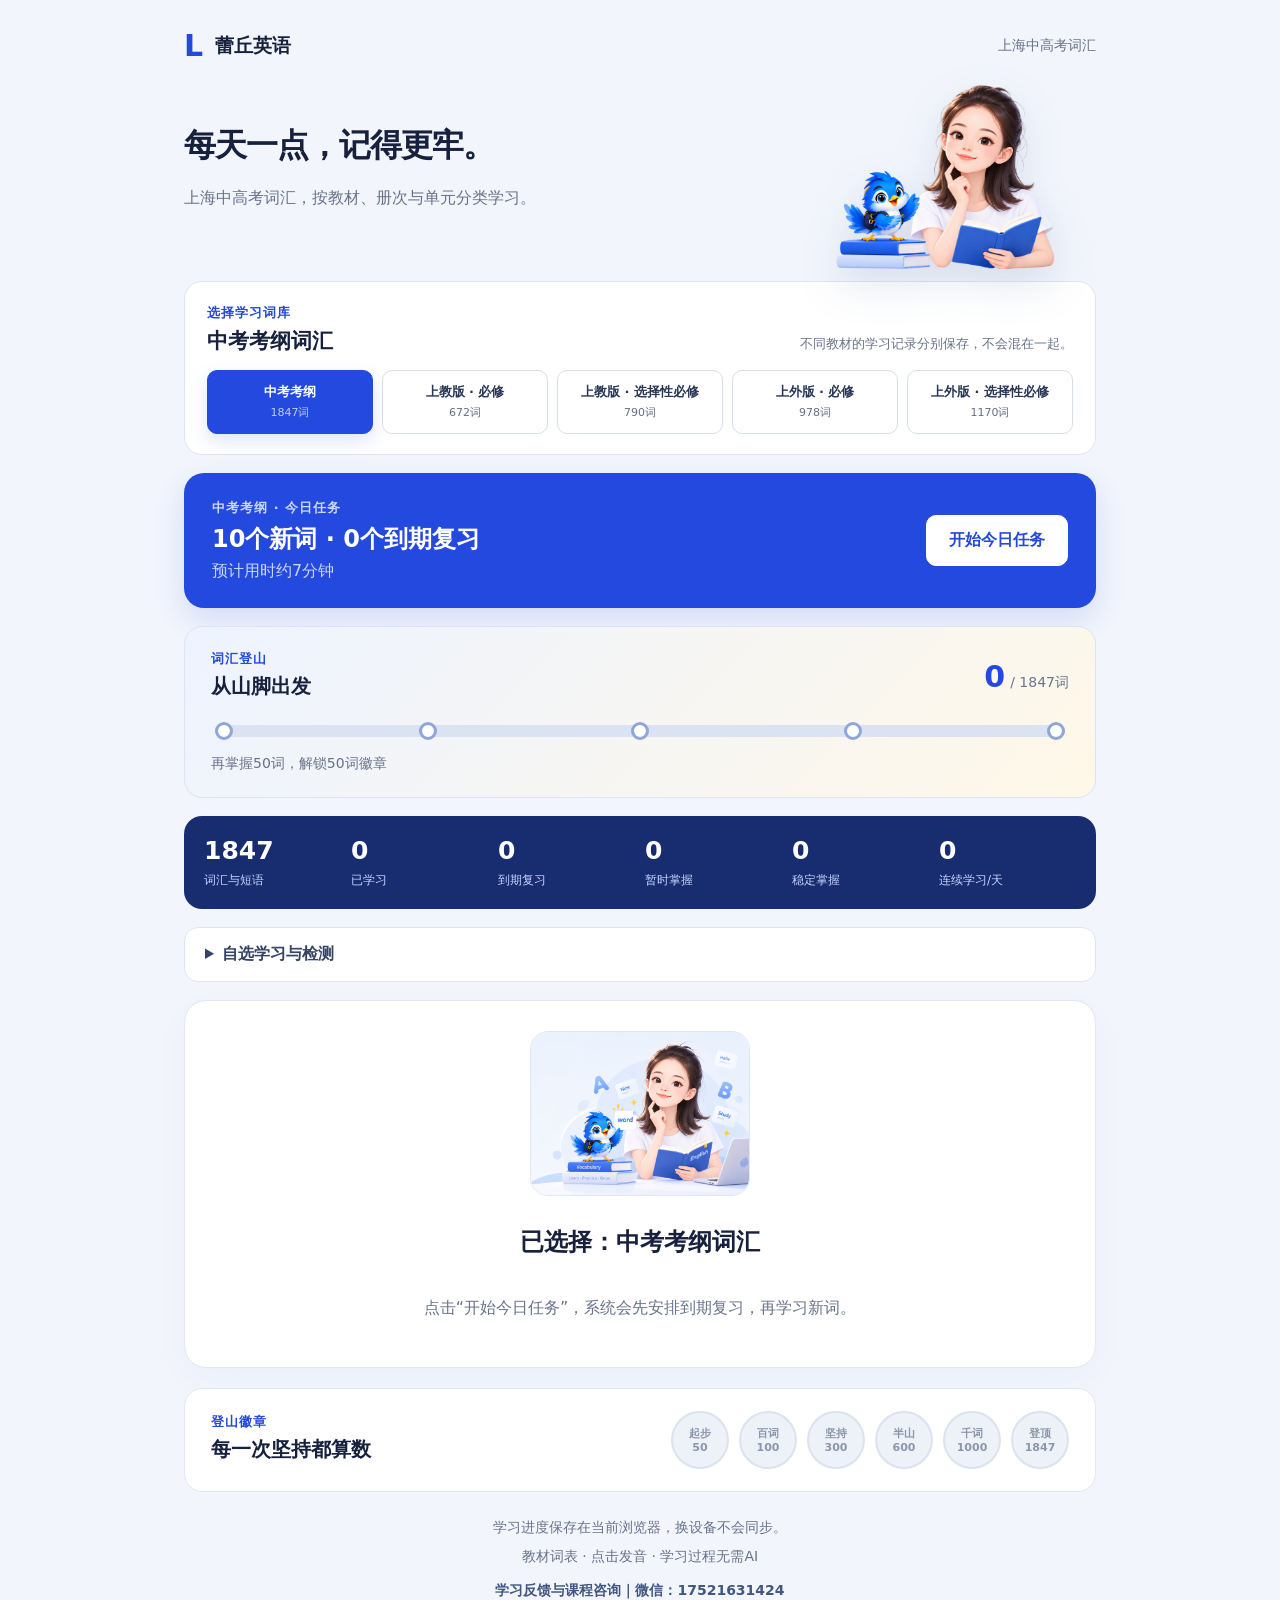
==== index.html @ 59df2b9b "Add files via upload" ====
<!doctype html><html lang="zh-CN"><head><meta charset="UTF-8"><meta name="viewport" content="width=device-width,initial-scale=1"><title>蕾丘英语词汇通关</title><meta name="description" content="上海中考、上教版与上外版高中英语词汇的每日学习、默写和间隔复习。"><link rel="icon" href="data:image/svg+xml,%3Csvg xmlns='http://www.w3.org/2000/svg' viewBox='0 0 32 32'%3E%3Crect width='32' height='32' rx='8' fill='%232449df'/%3E%3Ctext x='9' y='24' font-size='25' fill='white'%3EL%3C/text%3E%3C/svg%3E"><link rel="stylesheet" href="style.css"></head><body><main><header><div class="brand">L<span>蕾丘英语</span></div><span class="year">上海中高考词汇</span></header><div class="intro"><div><h1>每天一点，记得更牢。</h1><p id="currentDescription">上海中高考词汇，按教材、册次与单元分类学习。</p></div><img src="hero-cutout.png" alt="蕾丘英语学习形象：女孩与蓝色小鸟"></div><section class="library-picker" aria-label="选择学习词库"><div class="library-heading"><div><span class="eyebrow">选择学习词库</span><h2 id="libraryTitle">中考考纲词汇</h2></div><p>不同教材的学习记录分别保存，不会混在一起。</p></div><div id="trackTabs" class="track-tabs"><button class="active" data-track="middle">中考考纲<small>1847词</small></button><button data-track="sj-required">上教版 · 必修<small></small></button><button data-track="sj-selective">上教版 · 选择性必修<small></small></button><button data-track="sw-required">上外版 · 必修<small></small></button><button data-track="sw-selective">上外版 · 选择性必修<small></small></button></div></section><section class="today-box"><div><span class="eyebrow" id="currentTrackName">中考考纲 · 今日任务</span><h2><b id="todayNew">10</b>个新词 · <b id="todayDue">0</b>个到期复习</h2><p id="todayEstimate">预计用时约7分钟</p></div><button id="startToday" class="daily-button">开始今日任务</button></section><section class="journey" aria-label="词汇登山进度"><div class="journey-top"><div><span class="eyebrow">词汇登山</span><h2 id="journeyTitle">从山脚出发</h2></div><div class="journey-count"><b id="journeyCount">0</b><span>/ <em id="journeyTotal">1847</em>词</span></div></div><div class="mountain-track"><div id="journeyFill"></div><i style="left:0"></i><i style="left:25%"></i><i style="left:50%"></i><i style="left:75%"></i><i style="left:100%"></i></div><p id="journeyHint">掌握50词，到达第一个营地</p></section><section class="stats" aria-label="学习统计"><div><b id="total">1847</b><span>词汇与短语</span></div><div><b id="learned">0</b><span>已学习</span></div><div><b id="due">0</b><span>到期复习</span></div><div><b id="mastered">0</b><span>暂时掌握</span></div><div><b id="stable">0</b><span>稳定掌握</span></div><div><b id="streak">0</b><span>连续学习/天</span></div></section><details class="selfstudy"><summary>自选学习与检测</summary><div class="selfstudy-inner"><nav aria-label="学习模式"><button data-mode="cards" class="active">词卡背诵</button><button data-mode="spell">中文默写</button><button data-mode="listen">听音拼写</button><button data-mode="review">到期复习</button><button data-mode="wrong">错词加强</button></nav><section class="controls"><label><span id="scopeLabel">年级</span><select id="grade"><option value="">全部年级</option></select></label><label>单元<select id="unit"><option value="">全部单元</option></select></label><label>每组词数<select id="limit"><option>10</option><option>20</option><option>30</option></select></label><button id="start">开始自选学习</button></section></div></details><section class="session"><span>本组足迹</span><div id="sessionTrack" class="session-track"></div></section><section id="study" class="card"></section><section class="rewards"><div><span class="eyebrow">登山徽章</span><h2>每一次坚持都算数</h2></div><div id="badges" class="badges"></div></section><footer><p>学习进度保存在当前浏览器，换设备不会同步。</p><p>教材词表 · 点击发音 · 学习过程无需AI</p><p class="contact">学习反馈与课程咨询｜微信：17521631424</p></footer></main><script src="words.js"></script><script src="highschool-words.js"></script><script src="app.js"></script></body></html>
---- style.css ----
:root{font-family:system-ui,-apple-system,"Microsoft YaHei",sans-serif;color:#17213d;background:#f2f5fc;font-size:16px}*{box-sizing:border-box}body{margin:0}main{max-width:960px;margin:auto;padding:28px 24px}header,.brand{display:flex;align-items:center;justify-content:space-between}.brand{gap:12px;font-weight:800;color:#2449df;font-size:30px}.brand span{font-size:19px;color:#17213d}.year{font-size:14px;color:#66718a}.intro{margin:18px 0 10px;display:flex;align-items:center;justify-content:space-between;min-height:135px;padding-right:20px}.intro img{width:138px;height:138px;object-fit:contain;filter:drop-shadow(0 14px 14px #18367a18)}h1{font-size:32px;margin:0 0 10px;letter-spacing:-1px}p{color:#68728a;line-height:1.7}.eyebrow{font-size:13px;font-weight:750;color:#2449df;letter-spacing:.08em}.today-box{display:flex;align-items:center;justify-content:space-between;gap:24px;background:#2449df;color:white;border-radius:20px;padding:24px 28px;margin-bottom:18px;box-shadow:0 12px 30px #2449df24}.today-box .eyebrow,.today-box p{color:#cbd7ff}.today-box h2{font-size:24px;margin:6px 0 2px}.today-box p{margin:0}.daily-button{background:white;color:#2449df;border-color:white;font-weight:750;padding:14px 22px}.journey{background:linear-gradient(135deg,#edf3ff,#fff8e8);border:1px solid #dae3f7;border-radius:18px;padding:21px 26px;margin-bottom:18px}.journey-top{display:flex;justify-content:space-between;align-items:center}.journey h2,.rewards h2{font-size:20px;margin:5px 0}.journey-count{display:flex;align-items:baseline;gap:5px}.journey-count b{font-size:30px;color:#2449df}.journey-count span{font-size:14px;color:#6a7691}.journey-count em{font-style:normal}.mountain-track{height:12px;background:#dbe3f3;border-radius:10px;position:relative;margin:20px 4px 15px}.mountain-track div{height:100%;width:0;background:linear-gradient(90deg,#2449df,#57a4ff);border-radius:10px;transition:width .5s}.mountain-track i{position:absolute;top:50%;width:18px;height:18px;background:#fff;border:3px solid #8ea6d9;border-radius:50%;transform:translate(-50%,-50%)}.mountain-track i:first-of-type{transform:translate(0,-50%)}.mountain-track i:last-of-type{transform:translate(-100%,-50%)}.journey p{font-size:14px;margin:0}.stats{display:grid;grid-template-columns:repeat(6,1fr);background:#182c70;color:white;border-radius:18px;padding:20px;margin-bottom:18px;gap:10px}.stats div{display:flex;flex-direction:column;gap:7px}.stats b{font-size:25px}.stats span{font-size:12px;color:#c8d5ff}.selfstudy{background:white;border:1px solid #dfe5f0;border-radius:14px;margin-bottom:18px}.selfstudy summary{cursor:pointer;padding:16px 20px;font-weight:700;color:#354364}.selfstudy-inner{border-top:1px solid #e7ebf3;padding:18px 20px 4px}nav{display:flex;gap:8px;flex-wrap:wrap;margin-bottom:18px}button,select,input{font:inherit}button{cursor:pointer;border:1px solid #d7ddeb;border-radius:10px;background:white;padding:12px 18px;color:#283657}button:hover{border-color:#2449df}button:focus-visible,input:focus-visible,select:focus-visible,summary:focus-visible{outline:3px solid #a3b7ff;outline-offset:3px}.active,#start,.primary{background:#2449df;color:white;border-color:#2449df}.controls{display:flex;gap:14px;align-items:end;flex-wrap:wrap;margin-bottom:15px}label{display:flex;flex-direction:column;gap:8px;font-size:14px;color:#52607c}select{border:1px solid #d7ddeb;background:white;border-radius:9px;padding:11px;min-width:120px}.session{display:none;align-items:center;gap:14px;margin:8px 0 12px;color:#64708a;font-size:14px}.session.show{display:flex}.session-track{display:flex;gap:6px;flex:1}.session-track i{height:9px;flex:1;max-width:35px;background:#dfe5f1;border-radius:6px;transition:.2s}.session-track i.good-dot{background:#25a873}.session-track i.bad-dot{background:#f0a23a}.session-track i.view-dot{background:#86a2dc}.card{background:white;min-height:310px;border:1px solid #e2e7f0;border-radius:22px;padding:30px;text-align:center;box-shadow:0 12px 35px #18367a08}.card.celebrate{animation:pop .4s ease}.welcome{display:flex;align-items:center;justify-content:center;min-height:250px;flex-direction:column}.welcome img{width:100px;height:100px;object-fit:contain}.meta{display:flex;justify-content:space-between;font-size:14px;color:#73809a}.word{font-size:clamp(30px,6vw,48px);font-weight:750;margin:38px 0 12px;overflow-wrap:anywhere}.meaning{font-size:22px;line-height:1.6;margin:24px 0}.actions{display:flex;gap:12px;justify-content:center;flex-wrap:wrap;margin-top:24px}.muted{color:#73809a}.answer{margin:22px auto 0;max-width:420px}input{width:100%;padding:15px;border:1px solid #bbc6df;border-radius:10px}.good{color:#08744a}.bad{color:#b93636}.pronunciation{display:flex;align-items:center;justify-content:center;gap:10px;min-height:38px;color:#566582;margin:2px 0 8px}.ipa{font-family:Arial,"Noto Sans",sans-serif;font-size:18px;letter-spacing:.02em}.sound{width:38px;height:38px;padding:0;display:grid;place-items:center;border-radius:50%;border-color:#cbd6ef;background:#f5f8ff;color:#2449df;font-size:18px}.sound.large{width:74px;height:74px;font-size:30px;margin:40px auto 12px}.finish-mark{font-size:54px;margin:20px 0 4px}.result-card{max-width:480px;background:#f5f8ff;border:1px solid #dce5f7;border-radius:15px;padding:16px;margin:18px auto}.result-card b{color:#2449df}.rewards{display:flex;align-items:center;justify-content:space-between;gap:20px;background:white;border:1px solid #e2e7f0;border-radius:18px;padding:22px 26px;margin-top:20px}.badges{display:flex;gap:10px;flex-wrap:wrap;justify-content:flex-end}.badge{width:58px;height:58px;border-radius:50%;display:grid;place-items:center;text-align:center;background:#edf1f8;border:2px solid #dce3f0;color:#8b96aa;font-size:11px;font-weight:750}.badge.earned{background:linear-gradient(145deg,#ffe59a,#ffbd38);border-color:#f1ad22;color:#664200;box-shadow:0 5px 13px #e6a5202b}@keyframes pop{50%{transform:scale(1.025)}}footer{text-align:center;font-size:14px;margin-top:24px}footer p{margin:5px}@media(max-width:620px){main{padding:18px 14px}h1{font-size:25px}.intro{margin-top:8px;min-height:110px;padding-right:0}.intro img{width:100px;height:100px}.today-box{padding:20px;align-items:stretch;flex-direction:column;gap:14px}.today-box h2{font-size:21px}.daily-button{width:100%}.journey{padding:17px}.journey-count b{font-size:24px}.stats{padding:16px 10px;grid-template-columns:repeat(3,1fr);row-gap:16px}.stats b{font-size:22px}.stats span{font-size:11px}.selfstudy-inner{padding:14px}.controls{gap:10px}.controls label{flex:1}select{width:100%;min-width:0}#start{width:100%}nav button{flex:1;padding:11px 8px;font-size:13px}.session.show{align-items:flex-start;flex-direction:column;gap:7px}.session-track{width:100%;overflow:hidden}.card{padding:22px 18px}.year{font-size:12px}.meaning{font-size:20px}.rewards{align-items:flex-start;flex-direction:column}.badges{justify-content:flex-start}.badge{width:50px;height:50px;font-size:10px}}
footer .contact{color:#415780;font-weight:650;margin-top:10px}
.library-picker{background:#fff;border:1px solid #dfe5f0;border-radius:18px;padding:20px 22px;margin:0 0 18px}.library-heading{display:flex;align-items:end;justify-content:space-between;gap:18px;margin-bottom:15px}.library-heading h2{font-size:21px;margin:5px 0 0}.library-heading p{font-size:13px;margin:0;text-align:right}.track-tabs{display:grid;grid-template-columns:repeat(5,1fr);gap:9px}.track-tabs button{padding:12px 8px;min-height:64px;font-size:13px;font-weight:700;line-height:1.35}.track-tabs button small{display:block;margin-top:5px;font-size:11px;font-weight:500;opacity:.72}.track-tabs button.active{background:#2449df;color:#fff;border-color:#2449df;box-shadow:0 7px 18px #2449df25}.meta span:last-child{text-align:right}
@media(max-width:760px){.track-tabs{grid-template-columns:repeat(2,1fr)}.track-tabs button:first-child{grid-column:1/-1}.library-heading{align-items:flex-start;flex-direction:column;gap:5px}.library-heading p{text-align:left;margin:0}.meta{gap:16px}.meta span:last-child{max-width:72%}}
@media(max-width:620px){.library-picker{padding:16px 14px}.track-tabs{gap:7px}.track-tabs button{font-size:12px;padding:10px 6px}.meta{font-size:12px;align-items:flex-start}.meta span:last-child{max-width:76%}}
.intro{min-height:180px}.intro img{width:260px;height:190px;object-fit:contain;object-position:center;filter:drop-shadow(0 16px 20px #18367a20)}.welcome img{width:220px;height:165px;object-fit:cover;object-position:center;border-radius:18px;border:1px solid #e0e7f4;margin-bottom:10px}
@media(max-width:620px){.intro{min-height:120px;gap:12px}.intro img{width:138px;height:108px}.welcome img{width:180px;height:135px}.intro p{font-size:13px;line-height:1.55}}
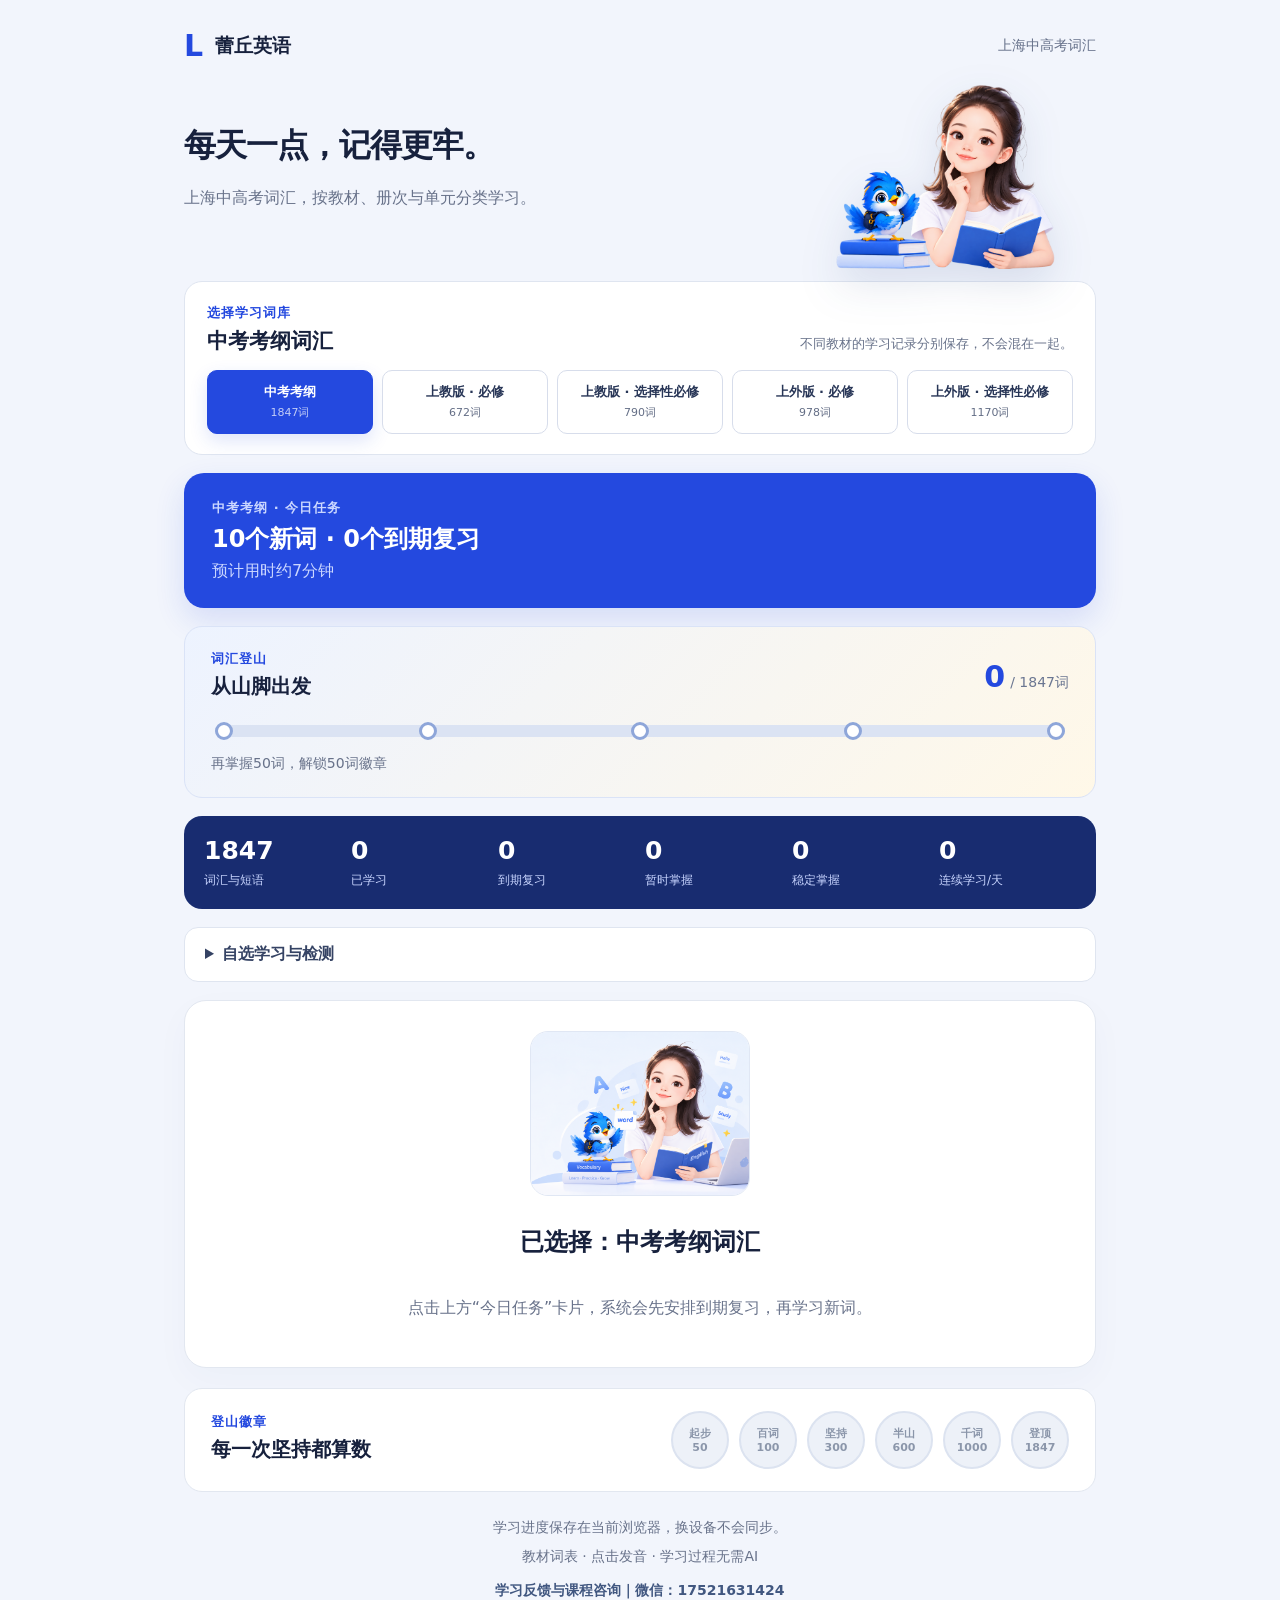
==== commit cbe69116: "Add files via upload" ====
--- a/index.html
+++ b/index.html
@@ -1 +1 @@
-<!doctype html><html lang="zh-CN"><head><meta charset="UTF-8"><meta name="viewport" content="width=device-width,initial-scale=1"><title>蕾丘英语词汇通关</title><meta name="description" content="上海中考、上教版与上外版高中英语词汇的每日学习、默写和间隔复习。"><link rel="icon" href="data:image/svg+xml,%3Csvg xmlns='http://www.w3.org/2000/svg' viewBox='0 0 32 32'%3E%3Crect width='32' height='32' rx='8' fill='%232449df'/%3E%3Ctext x='9' y='24' font-size='25' fill='white'%3EL%3C/text%3E%3C/svg%3E"><link rel="stylesheet" href="style.css"></head><body><main><header><div class="brand">L<span>蕾丘英语</span></div><span class="year">上海中高考词汇</span></header><div class="intro"><div><h1>每天一点，记得更牢。</h1><p id="currentDescription">上海中高考词汇，按教材、册次与单元分类学习。</p></div><img src="hero-cutout.png" alt="蕾丘英语学习形象：女孩与蓝色小鸟"></div><section class="library-picker" aria-label="选择学习词库"><div class="library-heading"><div><span class="eyebrow">选择学习词库</span><h2 id="libraryTitle">中考考纲词汇</h2></div><p>不同教材的学习记录分别保存，不会混在一起。</p></div><div id="trackTabs" class="track-tabs"><button class="active" data-track="middle">中考考纲<small>1847词</small></button><button data-track="sj-required">上教版 · 必修<small></small></button><button data-track="sj-selective">上教版 · 选择性必修<small></small></button><button data-track="sw-required">上外版 · 必修<small></small></button><button data-track="sw-selective">上外版 · 选择性必修<small></small></button></div></section><section class="today-box"><div><span class="eyebrow" id="currentTrackName">中考考纲 · 今日任务</span><h2><b id="todayNew">10</b>个新词 · <b id="todayDue">0</b>个到期复习</h2><p id="todayEstimate">预计用时约7分钟</p></div><button id="startToday" class="daily-button">开始今日任务</button></section><section class="journey" aria-label="词汇登山进度"><div class="journey-top"><div><span class="eyebrow">词汇登山</span><h2 id="journeyTitle">从山脚出发</h2></div><div class="journey-count"><b id="journeyCount">0</b><span>/ <em id="journeyTotal">1847</em>词</span></div></div><div class="mountain-track"><div id="journeyFill"></div><i style="left:0"></i><i style="left:25%"></i><i style="left:50%"></i><i style="left:75%"></i><i style="left:100%"></i></div><p id="journeyHint">掌握50词，到达第一个营地</p></section><section class="stats" aria-label="学习统计"><div><b id="total">1847</b><span>词汇与短语</span></div><div><b id="learned">0</b><span>已学习</span></div><div><b id="due">0</b><span>到期复习</span></div><div><b id="mastered">0</b><span>暂时掌握</span></div><div><b id="stable">0</b><span>稳定掌握</span></div><div><b id="streak">0</b><span>连续学习/天</span></div></section><details class="selfstudy"><summary>自选学习与检测</summary><div class="selfstudy-inner"><nav aria-label="学习模式"><button data-mode="cards" class="active">词卡背诵</button><button data-mode="spell">中文默写</button><button data-mode="listen">听音拼写</button><button data-mode="review">到期复习</button><button data-mode="wrong">错词加强</button></nav><section class="controls"><label><span id="scopeLabel">年级</span><select id="grade"><option value="">全部年级</option></select></label><label>单元<select id="unit"><option value="">全部单元</option></select></label><label>每组词数<select id="limit"><option>10</option><option>20</option><option>30</option></select></label><button id="start">开始自选学习</button></section></div></details><section class="session"><span>本组足迹</span><div id="sessionTrack" class="session-track"></div></section><section id="study" class="card"></section><section class="rewards"><div><span class="eyebrow">登山徽章</span><h2>每一次坚持都算数</h2></div><div id="badges" class="badges"></div></section><footer><p>学习进度保存在当前浏览器，换设备不会同步。</p><p>教材词表 · 点击发音 · 学习过程无需AI</p><p class="contact">学习反馈与课程咨询｜微信：17521631424</p></footer></main><script src="words.js"></script><script src="highschool-words.js"></script><script src="app.js"></script></body></html>
+<!doctype html><html lang="zh-CN"><head><meta charset="UTF-8"><meta name="viewport" content="width=device-width,initial-scale=1"><title>蕾丘英语词汇通关</title><meta name="description" content="上海中考、上教版与上外版高中英语词汇的每日学习、默写和间隔复习。"><link rel="icon" href="data:image/svg+xml,%3Csvg xmlns='http://www.w3.org/2000/svg' viewBox='0 0 32 32'%3E%3Crect width='32' height='32' rx='8' fill='%232449df'/%3E%3Ctext x='9' y='24' font-size='25' fill='white'%3EL%3C/text%3E%3C/svg%3E"><link rel="stylesheet" href="style.css?v=15"></head><body><main><header><div class="brand">L<span>蕾丘英语</span></div><span class="year">上海中高考词汇</span></header><div class="intro"><div><h1>每天一点，记得更牢。</h1><p id="currentDescription">上海中高考词汇，按教材、册次与单元分类学习。</p></div><img src="hero-cutout.png" alt="蕾丘英语学习形象：女孩与蓝色小鸟"></div><section class="library-picker" aria-label="选择学习词库"><div class="library-heading"><div><span class="eyebrow">选择学习词库</span><h2 id="libraryTitle">中考考纲词汇</h2></div><p>不同教材的学习记录分别保存，不会混在一起。</p></div><div id="trackTabs" class="track-tabs"><button class="active" data-track="middle">中考考纲<small>1847词</small></button><button data-track="sj-required">上教版 · 必修<small></small></button><button data-track="sj-selective">上教版 · 选择性必修<small></small></button><button data-track="sw-required">上外版 · 必修<small></small></button><button data-track="sw-selective">上外版 · 选择性必修<small></small></button></div></section><section id="startToday" class="today-box" role="button" tabindex="0" aria-label="开始今日任务"><div><span class="eyebrow" id="currentTrackName">中考考纲 · 今日任务</span><h2><b id="todayNew">10</b>个新词 · <b id="todayDue">0</b>个到期复习</h2><p id="todayEstimate">预计用时约7分钟</p></div></section><section id="resumePanel" class="resume-panel" hidden></section><section class="journey" aria-label="词汇登山进度"><div class="journey-top"><div><span class="eyebrow">词汇登山</span><h2 id="journeyTitle">从山脚出发</h2></div><div class="journey-count"><b id="journeyCount">0</b><span>/ <em id="journeyTotal">1847</em>词</span></div></div><div class="mountain-track"><div id="journeyFill"></div><i style="left:0"></i><i style="left:25%"></i><i style="left:50%"></i><i style="left:75%"></i><i style="left:100%"></i></div><p id="journeyHint">掌握50词，到达第一个营地</p></section><section class="stats" aria-label="学习统计"><div><b id="total">1847</b><span>词汇与短语</span></div><div><b id="learned">0</b><span>已学习</span></div><div><b id="due">0</b><span>到期复习</span></div><div><b id="mastered">0</b><span>暂时掌握</span></div><div><b id="stable">0</b><span>稳定掌握</span></div><div><b id="streak">0</b><span>连续学习/天</span></div></section><details class="selfstudy"><summary>自选学习与检测</summary><div class="selfstudy-inner"><nav aria-label="学习模式"><button data-mode="cards" class="active">词卡背诵</button><button data-mode="spell">中文默写</button><button data-mode="listen">听音拼写</button><button data-mode="review">到期复习</button><button data-mode="wrong">错词加强</button></nav><section class="controls"><label><span id="scopeLabel">年级</span><select id="grade"><option value="">全部年级</option></select></label><label>单元<select id="unit"><option value="">全部单元</option></select></label><label>每组词数<select id="limit"><option>10</option><option>20</option><option>30</option></select></label><button id="start">开始自选学习</button></section><div id="unitProgress" class="unit-progress"></div></div></details><section class="session"><span>本组足迹</span><div id="sessionTrack" class="session-track"></div></section><section id="study" class="card"></section><section class="rewards"><div><span class="eyebrow">登山徽章</span><h2>每一次坚持都算数</h2></div><div id="badges" class="badges"></div></section><footer><p>学习进度保存在当前浏览器，换设备不会同步。</p><p>教材词表 · 点击发音 · 学习过程无需AI</p><p class="contact">学习反馈与课程咨询｜微信：17521631424</p></footer></main><script src="words.js?v=15"></script><script src="highschool-words.js?v=15"></script><script src="app.js?v=15"></script></body></html>
--- a/style.css
+++ b/style.css
@@ -1,7 +1,8 @@
-:root{font-family:system-ui,-apple-system,"Microsoft YaHei",sans-serif;color:#17213d;background:#f2f5fc;font-size:16px}*{box-sizing:border-box}body{margin:0}main{max-width:960px;margin:auto;padding:28px 24px}header,.brand{display:flex;align-items:center;justify-content:space-between}.brand{gap:12px;font-weight:800;color:#2449df;font-size:30px}.brand span{font-size:19px;color:#17213d}.year{font-size:14px;color:#66718a}.intro{margin:18px 0 10px;display:flex;align-items:center;justify-content:space-between;min-height:135px;padding-right:20px}.intro img{width:138px;height:138px;object-fit:contain;filter:drop-shadow(0 14px 14px #18367a18)}h1{font-size:32px;margin:0 0 10px;letter-spacing:-1px}p{color:#68728a;line-height:1.7}.eyebrow{font-size:13px;font-weight:750;color:#2449df;letter-spacing:.08em}.today-box{display:flex;align-items:center;justify-content:space-between;gap:24px;background:#2449df;color:white;border-radius:20px;padding:24px 28px;margin-bottom:18px;box-shadow:0 12px 30px #2449df24}.today-box .eyebrow,.today-box p{color:#cbd7ff}.today-box h2{font-size:24px;margin:6px 0 2px}.today-box p{margin:0}.daily-button{background:white;color:#2449df;border-color:white;font-weight:750;padding:14px 22px}.journey{background:linear-gradient(135deg,#edf3ff,#fff8e8);border:1px solid #dae3f7;border-radius:18px;padding:21px 26px;margin-bottom:18px}.journey-top{display:flex;justify-content:space-between;align-items:center}.journey h2,.rewards h2{font-size:20px;margin:5px 0}.journey-count{display:flex;align-items:baseline;gap:5px}.journey-count b{font-size:30px;color:#2449df}.journey-count span{font-size:14px;color:#6a7691}.journey-count em{font-style:normal}.mountain-track{height:12px;background:#dbe3f3;border-radius:10px;position:relative;margin:20px 4px 15px}.mountain-track div{height:100%;width:0;background:linear-gradient(90deg,#2449df,#57a4ff);border-radius:10px;transition:width .5s}.mountain-track i{position:absolute;top:50%;width:18px;height:18px;background:#fff;border:3px solid #8ea6d9;border-radius:50%;transform:translate(-50%,-50%)}.mountain-track i:first-of-type{transform:translate(0,-50%)}.mountain-track i:last-of-type{transform:translate(-100%,-50%)}.journey p{font-size:14px;margin:0}.stats{display:grid;grid-template-columns:repeat(6,1fr);background:#182c70;color:white;border-radius:18px;padding:20px;margin-bottom:18px;gap:10px}.stats div{display:flex;flex-direction:column;gap:7px}.stats b{font-size:25px}.stats span{font-size:12px;color:#c8d5ff}.selfstudy{background:white;border:1px solid #dfe5f0;border-radius:14px;margin-bottom:18px}.selfstudy summary{cursor:pointer;padding:16px 20px;font-weight:700;color:#354364}.selfstudy-inner{border-top:1px solid #e7ebf3;padding:18px 20px 4px}nav{display:flex;gap:8px;flex-wrap:wrap;margin-bottom:18px}button,select,input{font:inherit}button{cursor:pointer;border:1px solid #d7ddeb;border-radius:10px;background:white;padding:12px 18px;color:#283657}button:hover{border-color:#2449df}button:focus-visible,input:focus-visible,select:focus-visible,summary:focus-visible{outline:3px solid #a3b7ff;outline-offset:3px}.active,#start,.primary{background:#2449df;color:white;border-color:#2449df}.controls{display:flex;gap:14px;align-items:end;flex-wrap:wrap;margin-bottom:15px}label{display:flex;flex-direction:column;gap:8px;font-size:14px;color:#52607c}select{border:1px solid #d7ddeb;background:white;border-radius:9px;padding:11px;min-width:120px}.session{display:none;align-items:center;gap:14px;margin:8px 0 12px;color:#64708a;font-size:14px}.session.show{display:flex}.session-track{display:flex;gap:6px;flex:1}.session-track i{height:9px;flex:1;max-width:35px;background:#dfe5f1;border-radius:6px;transition:.2s}.session-track i.good-dot{background:#25a873}.session-track i.bad-dot{background:#f0a23a}.session-track i.view-dot{background:#86a2dc}.card{background:white;min-height:310px;border:1px solid #e2e7f0;border-radius:22px;padding:30px;text-align:center;box-shadow:0 12px 35px #18367a08}.card.celebrate{animation:pop .4s ease}.welcome{display:flex;align-items:center;justify-content:center;min-height:250px;flex-direction:column}.welcome img{width:100px;height:100px;object-fit:contain}.meta{display:flex;justify-content:space-between;font-size:14px;color:#73809a}.word{font-size:clamp(30px,6vw,48px);font-weight:750;margin:38px 0 12px;overflow-wrap:anywhere}.meaning{font-size:22px;line-height:1.6;margin:24px 0}.actions{display:flex;gap:12px;justify-content:center;flex-wrap:wrap;margin-top:24px}.muted{color:#73809a}.answer{margin:22px auto 0;max-width:420px}input{width:100%;padding:15px;border:1px solid #bbc6df;border-radius:10px}.good{color:#08744a}.bad{color:#b93636}.pronunciation{display:flex;align-items:center;justify-content:center;gap:10px;min-height:38px;color:#566582;margin:2px 0 8px}.ipa{font-family:Arial,"Noto Sans",sans-serif;font-size:18px;letter-spacing:.02em}.sound{width:38px;height:38px;padding:0;display:grid;place-items:center;border-radius:50%;border-color:#cbd6ef;background:#f5f8ff;color:#2449df;font-size:18px}.sound.large{width:74px;height:74px;font-size:30px;margin:40px auto 12px}.finish-mark{font-size:54px;margin:20px 0 4px}.result-card{max-width:480px;background:#f5f8ff;border:1px solid #dce5f7;border-radius:15px;padding:16px;margin:18px auto}.result-card b{color:#2449df}.rewards{display:flex;align-items:center;justify-content:space-between;gap:20px;background:white;border:1px solid #e2e7f0;border-radius:18px;padding:22px 26px;margin-top:20px}.badges{display:flex;gap:10px;flex-wrap:wrap;justify-content:flex-end}.badge{width:58px;height:58px;border-radius:50%;display:grid;place-items:center;text-align:center;background:#edf1f8;border:2px solid #dce3f0;color:#8b96aa;font-size:11px;font-weight:750}.badge.earned{background:linear-gradient(145deg,#ffe59a,#ffbd38);border-color:#f1ad22;color:#664200;box-shadow:0 5px 13px #e6a5202b}@keyframes pop{50%{transform:scale(1.025)}}footer{text-align:center;font-size:14px;margin-top:24px}footer p{margin:5px}@media(max-width:620px){main{padding:18px 14px}h1{font-size:25px}.intro{margin-top:8px;min-height:110px;padding-right:0}.intro img{width:100px;height:100px}.today-box{padding:20px;align-items:stretch;flex-direction:column;gap:14px}.today-box h2{font-size:21px}.daily-button{width:100%}.journey{padding:17px}.journey-count b{font-size:24px}.stats{padding:16px 10px;grid-template-columns:repeat(3,1fr);row-gap:16px}.stats b{font-size:22px}.stats span{font-size:11px}.selfstudy-inner{padding:14px}.controls{gap:10px}.controls label{flex:1}select{width:100%;min-width:0}#start{width:100%}nav button{flex:1;padding:11px 8px;font-size:13px}.session.show{align-items:flex-start;flex-direction:column;gap:7px}.session-track{width:100%;overflow:hidden}.card{padding:22px 18px}.year{font-size:12px}.meaning{font-size:20px}.rewards{align-items:flex-start;flex-direction:column}.badges{justify-content:flex-start}.badge{width:50px;height:50px;font-size:10px}}
+:root{font-family:system-ui,-apple-system,"Microsoft YaHei",sans-serif;color:#17213d;background:#f2f5fc;font-size:16px}*{box-sizing:border-box}body{margin:0}main{max-width:960px;margin:auto;padding:28px 24px}header,.brand{display:flex;align-items:center;justify-content:space-between}.brand{gap:12px;font-weight:800;color:#2449df;font-size:30px}.brand span{font-size:19px;color:#17213d}.year{font-size:14px;color:#66718a}.intro{margin:18px 0 10px;display:flex;align-items:center;justify-content:space-between;min-height:135px;padding-right:20px}.intro img{width:138px;height:138px;object-fit:contain;filter:drop-shadow(0 14px 14px #18367a18)}h1{font-size:32px;margin:0 0 10px;letter-spacing:-1px}p{color:#68728a;line-height:1.7}.eyebrow{font-size:13px;font-weight:750;color:#2449df;letter-spacing:.08em}.today-box{cursor:pointer;display:flex;align-items:center;justify-content:space-between;gap:24px;background:#2449df;color:white;border-radius:20px;padding:24px 28px;margin-bottom:18px;box-shadow:0 12px 30px #2449df24}.today-box:hover{transform:translateY(-1px);box-shadow:0 16px 34px #2449df2d}.today-box:active{transform:translateY(0)}.today-box .eyebrow,.today-box p{color:#cbd7ff}.today-box h2{font-size:24px;margin:6px 0 2px}.today-box p{margin:0}.daily-button{background:white;color:#2449df;border-color:white;font-weight:750;padding:14px 22px}.journey{background:linear-gradient(135deg,#edf3ff,#fff8e8);border:1px solid #dae3f7;border-radius:18px;padding:21px 26px;margin-bottom:18px}.journey-top{display:flex;justify-content:space-between;align-items:center}.journey h2,.rewards h2{font-size:20px;margin:5px 0}.journey-count{display:flex;align-items:baseline;gap:5px}.journey-count b{font-size:30px;color:#2449df}.journey-count span{font-size:14px;color:#6a7691}.journey-count em{font-style:normal}.mountain-track{height:12px;background:#dbe3f3;border-radius:10px;position:relative;margin:20px 4px 15px}.mountain-track div{height:100%;width:0;background:linear-gradient(90deg,#2449df,#57a4ff);border-radius:10px;transition:width .5s}.mountain-track i{position:absolute;top:50%;width:18px;height:18px;background:#fff;border:3px solid #8ea6d9;border-radius:50%;transform:translate(-50%,-50%)}.mountain-track i:first-of-type{transform:translate(0,-50%)}.mountain-track i:last-of-type{transform:translate(-100%,-50%)}.journey p{font-size:14px;margin:0}.stats{display:grid;grid-template-columns:repeat(6,1fr);background:#182c70;color:white;border-radius:18px;padding:20px;margin-bottom:18px;gap:10px}.stats div{display:flex;flex-direction:column;gap:7px}.stats b{font-size:25px}.stats span{font-size:12px;color:#c8d5ff}.selfstudy{background:white;border:1px solid #dfe5f0;border-radius:14px;margin-bottom:18px}.selfstudy summary{cursor:pointer;padding:16px 20px;font-weight:700;color:#354364}.selfstudy-inner{border-top:1px solid #e7ebf3;padding:18px 20px 4px}nav{display:flex;gap:8px;flex-wrap:wrap;margin-bottom:18px}button,select,input{font:inherit}button{cursor:pointer;border:1px solid #d7ddeb;border-radius:10px;background:white;padding:12px 18px;color:#283657}button:hover{border-color:#2449df}button:focus-visible,input:focus-visible,select:focus-visible,summary:focus-visible,.today-box:focus-visible{outline:3px solid #a3b7ff;outline-offset:3px}.active,#start,.primary{background:#2449df;color:white;border-color:#2449df}.controls{display:flex;gap:14px;align-items:end;flex-wrap:wrap;margin-bottom:15px}label{display:flex;flex-direction:column;gap:8px;font-size:14px;color:#52607c}select{border:1px solid #d7ddeb;background:white;border-radius:9px;padding:11px;min-width:120px}.session{display:none;align-items:center;gap:14px;margin:8px 0 12px;color:#64708a;font-size:14px}.session.show{display:flex}.session-track{display:flex;gap:6px;flex:1}.session-track i{height:9px;flex:1;max-width:35px;background:#dfe5f1;border-radius:6px;transition:.2s}.session-track i.good-dot{background:#25a873}.session-track i.bad-dot{background:#f0a23a}.session-track i.view-dot{background:#86a2dc}.card{background:white;min-height:310px;border:1px solid #e2e7f0;border-radius:22px;padding:30px;text-align:center;box-shadow:0 12px 35px #18367a08}.card.celebrate{animation:pop .4s ease}.welcome{display:flex;align-items:center;justify-content:center;min-height:250px;flex-direction:column}.welcome img{width:100px;height:100px;object-fit:contain}.meta{display:flex;justify-content:space-between;font-size:14px;color:#73809a}.word{font-size:clamp(30px,6vw,48px);font-weight:750;margin:38px 0 12px;overflow-wrap:anywhere}.meaning{font-size:22px;line-height:1.6;margin:24px 0}.actions{display:flex;gap:12px;justify-content:center;flex-wrap:wrap;margin-top:24px}.muted{color:#73809a}.answer{margin:22px auto 0;max-width:420px}input{width:100%;padding:15px;border:1px solid #bbc6df;border-radius:10px}.good{color:#08744a}.bad{color:#b93636}.pronunciation{display:flex;align-items:center;justify-content:center;gap:10px;min-height:38px;color:#566582;margin:2px 0 8px}.ipa{font-family:Arial,"Noto Sans",sans-serif;font-size:18px;letter-spacing:.02em}.sound{width:38px;height:38px;padding:0;display:grid;place-items:center;border-radius:50%;border-color:#cbd6ef;background:#f5f8ff;color:#2449df;font-size:18px}.sound.large{width:74px;height:74px;font-size:30px;margin:40px auto 12px}.finish-mark{font-size:54px;margin:20px 0 4px}.result-card{max-width:480px;background:#f5f8ff;border:1px solid #dce5f7;border-radius:15px;padding:16px;margin:18px auto}.result-card b{color:#2449df}.rewards{display:flex;align-items:center;justify-content:space-between;gap:20px;background:white;border:1px solid #e2e7f0;border-radius:18px;padding:22px 26px;margin-top:20px}.badges{display:flex;gap:10px;flex-wrap:wrap;justify-content:flex-end}.badge{width:58px;height:58px;border-radius:50%;display:grid;place-items:center;text-align:center;background:#edf1f8;border:2px solid #dce3f0;color:#8b96aa;font-size:11px;font-weight:750}.badge.earned{background:linear-gradient(145deg,#ffe59a,#ffbd38);border-color:#f1ad22;color:#664200;box-shadow:0 5px 13px #e6a5202b}@keyframes pop{50%{transform:scale(1.025)}}footer{text-align:center;font-size:14px;margin-top:24px}footer p{margin:5px}@media(max-width:620px){main{padding:18px 14px}h1{font-size:25px}.intro{margin-top:8px;min-height:110px;padding-right:0}.intro img{width:100px;height:100px}.today-box{padding:20px;align-items:stretch;flex-direction:column;gap:14px}.today-box h2{font-size:21px}.daily-button{width:100%}.journey{padding:17px}.journey-count b{font-size:24px}.stats{padding:16px 10px;grid-template-columns:repeat(3,1fr);row-gap:16px}.stats b{font-size:22px}.stats span{font-size:11px}.selfstudy-inner{padding:14px}.controls{gap:10px}.controls label{flex:1}select{width:100%;min-width:0}#start{width:100%}nav button{flex:1;padding:11px 8px;font-size:13px}.session.show{align-items:flex-start;flex-direction:column;gap:7px}.session-track{width:100%;overflow:hidden}.card{padding:22px 18px}.year{font-size:12px}.meaning{font-size:20px}.rewards{align-items:flex-start;flex-direction:column}.badges{justify-content:flex-start}.badge{width:50px;height:50px;font-size:10px}}
 footer .contact{color:#415780;font-weight:650;margin-top:10px}
+.resume-panel{background:#fff;border:1px solid #dfe5f0;border-radius:18px;padding:18px 20px;margin:0 0 18px;display:flex;align-items:center;justify-content:space-between;gap:14px}.resume-panel[hidden]{display:none}.resume-panel h2{font-size:18px;margin:2px 0 4px}.resume-panel p{font-size:13px;margin:0}.resume-panel button{white-space:nowrap}.unit-progress{display:none;background:#f6f8fc;border:1px solid #e1e7f3;border-radius:12px;padding:13px 14px;margin-bottom:14px}.unit-progress.show{display:block}.unit-progress-top{display:flex;align-items:center;justify-content:space-between;gap:10px;font-size:13px;color:#52607c}.unit-progress-bar{height:9px;background:#dde6f6;border-radius:999px;margin-top:10px;overflow:hidden}.unit-progress-bar span{display:block;height:100%;width:0;background:linear-gradient(90deg,#2449df,#57a4ff);border-radius:999px}
 .library-picker{background:#fff;border:1px solid #dfe5f0;border-radius:18px;padding:20px 22px;margin:0 0 18px}.library-heading{display:flex;align-items:end;justify-content:space-between;gap:18px;margin-bottom:15px}.library-heading h2{font-size:21px;margin:5px 0 0}.library-heading p{font-size:13px;margin:0;text-align:right}.track-tabs{display:grid;grid-template-columns:repeat(5,1fr);gap:9px}.track-tabs button{padding:12px 8px;min-height:64px;font-size:13px;font-weight:700;line-height:1.35}.track-tabs button small{display:block;margin-top:5px;font-size:11px;font-weight:500;opacity:.72}.track-tabs button.active{background:#2449df;color:#fff;border-color:#2449df;box-shadow:0 7px 18px #2449df25}.meta span:last-child{text-align:right}
 @media(max-width:760px){.track-tabs{grid-template-columns:repeat(2,1fr)}.track-tabs button:first-child{grid-column:1/-1}.library-heading{align-items:flex-start;flex-direction:column;gap:5px}.library-heading p{text-align:left;margin:0}.meta{gap:16px}.meta span:last-child{max-width:72%}}
-@media(max-width:620px){.library-picker{padding:16px 14px}.track-tabs{gap:7px}.track-tabs button{font-size:12px;padding:10px 6px}.meta{font-size:12px;align-items:flex-start}.meta span:last-child{max-width:76%}}
+@media(max-width:620px){.library-picker{padding:16px 14px}.track-tabs{gap:7px}.track-tabs button{font-size:12px;padding:10px 6px}.meta{font-size:12px;align-items:flex-start}.meta span:last-child{max-width:76%}.resume-panel{align-items:flex-start;flex-direction:column}.resume-panel button{width:100%}.unit-progress-top{align-items:flex-start;flex-direction:column;gap:4px}}
 .intro{min-height:180px}.intro img{width:260px;height:190px;object-fit:contain;object-position:center;filter:drop-shadow(0 16px 20px #18367a20)}.welcome img{width:220px;height:165px;object-fit:cover;object-position:center;border-radius:18px;border:1px solid #e0e7f4;margin-bottom:10px}
 @media(max-width:620px){.intro{min-height:120px;gap:12px}.intro img{width:138px;height:108px}.welcome img{width:180px;height:135px}.intro p{font-size:13px;line-height:1.55}}
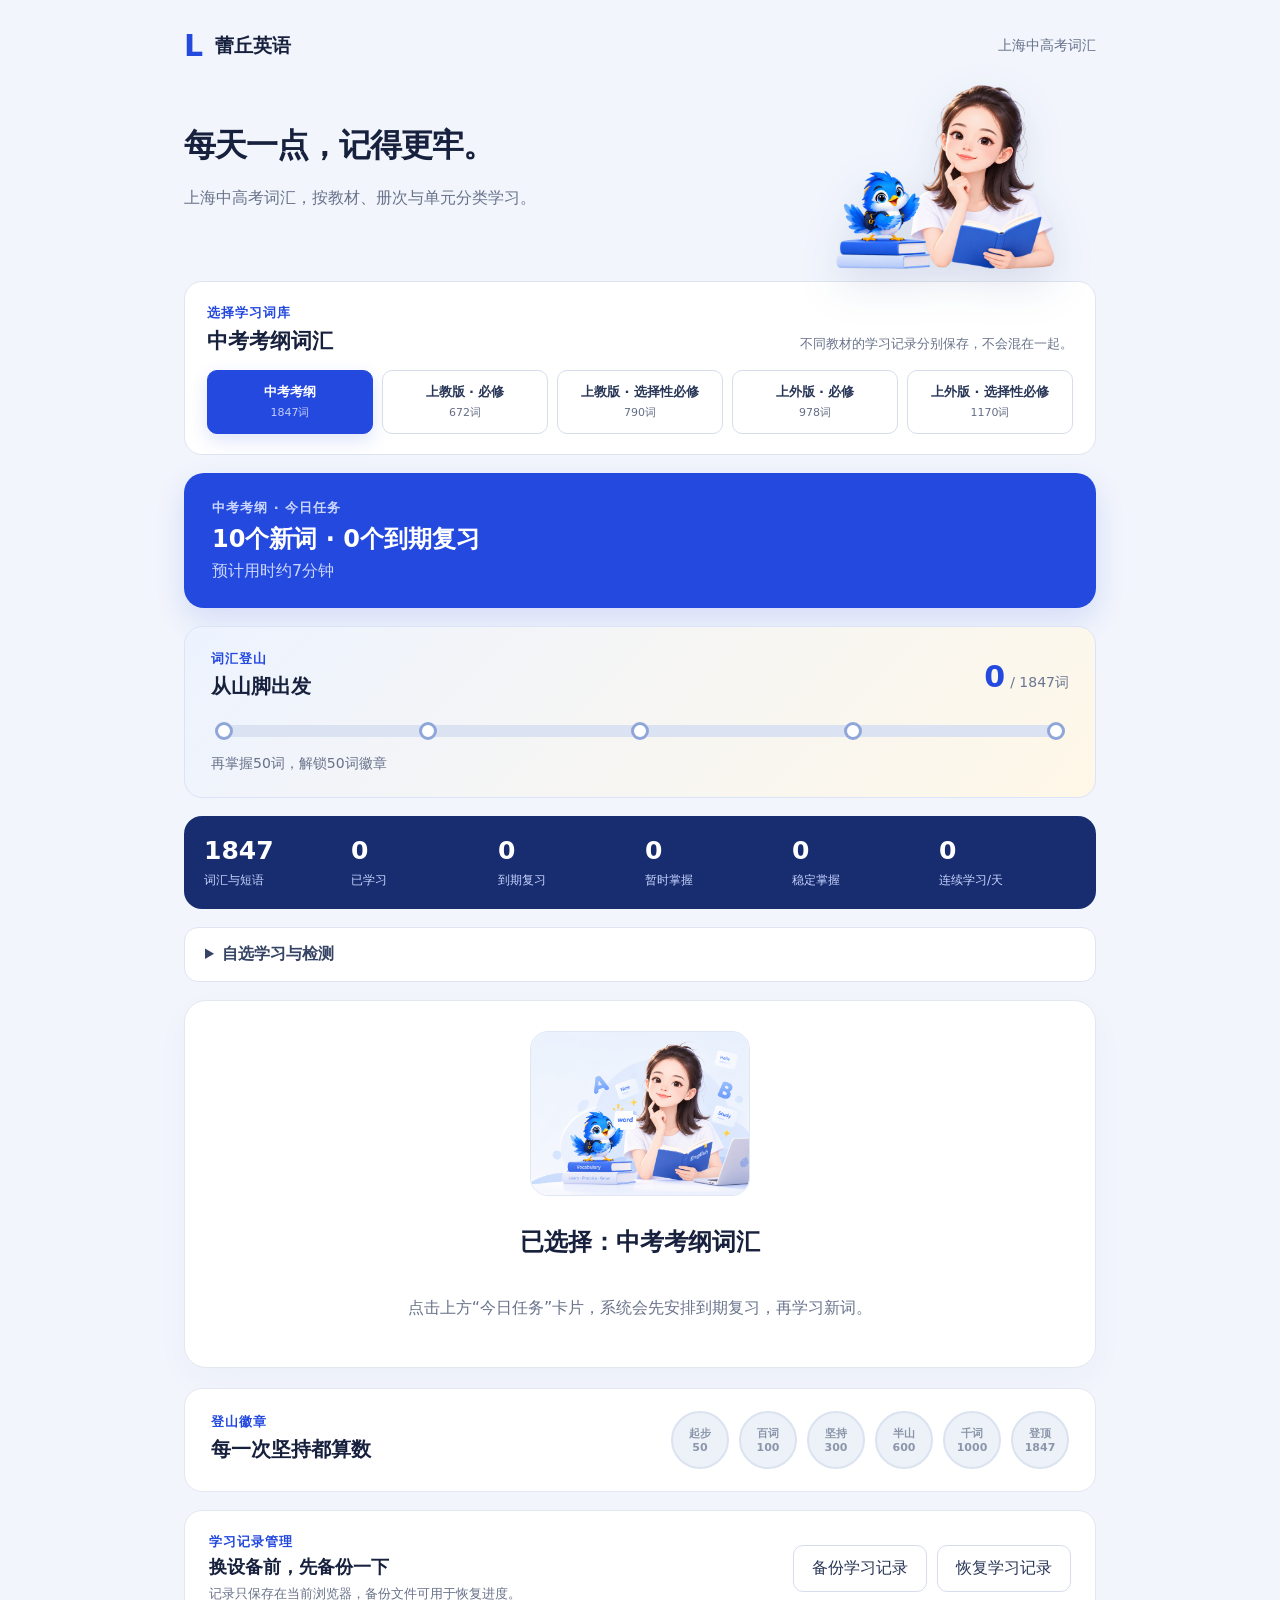
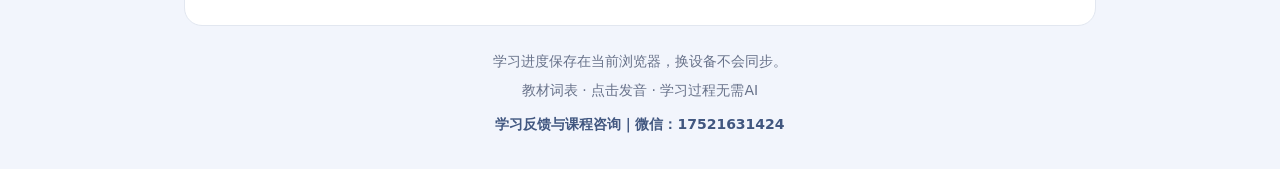
==== commit 97da866d: "Add files via upload" ====
--- a/index.html
+++ b/index.html
@@ -1 +1 @@
-<!doctype html><html lang="zh-CN"><head><meta charset="UTF-8"><meta name="viewport" content="width=device-width,initial-scale=1"><title>蕾丘英语词汇通关</title><meta name="description" content="上海中考、上教版与上外版高中英语词汇的每日学习、默写和间隔复习。"><link rel="icon" href="data:image/svg+xml,%3Csvg xmlns='http://www.w3.org/2000/svg' viewBox='0 0 32 32'%3E%3Crect width='32' height='32' rx='8' fill='%232449df'/%3E%3Ctext x='9' y='24' font-size='25' fill='white'%3EL%3C/text%3E%3C/svg%3E"><link rel="stylesheet" href="style.css?v=15"></head><body><main><header><div class="brand">L<span>蕾丘英语</span></div><span class="year">上海中高考词汇</span></header><div class="intro"><div><h1>每天一点，记得更牢。</h1><p id="currentDescription">上海中高考词汇，按教材、册次与单元分类学习。</p></div><img src="hero-cutout.png" alt="蕾丘英语学习形象：女孩与蓝色小鸟"></div><section class="library-picker" aria-label="选择学习词库"><div class="library-heading"><div><span class="eyebrow">选择学习词库</span><h2 id="libraryTitle">中考考纲词汇</h2></div><p>不同教材的学习记录分别保存，不会混在一起。</p></div><div id="trackTabs" class="track-tabs"><button class="active" data-track="middle">中考考纲<small>1847词</small></button><button data-track="sj-required">上教版 · 必修<small></small></button><button data-track="sj-selective">上教版 · 选择性必修<small></small></button><button data-track="sw-required">上外版 · 必修<small></small></button><button data-track="sw-selective">上外版 · 选择性必修<small></small></button></div></section><section id="startToday" class="today-box" role="button" tabindex="0" aria-label="开始今日任务"><div><span class="eyebrow" id="currentTrackName">中考考纲 · 今日任务</span><h2><b id="todayNew">10</b>个新词 · <b id="todayDue">0</b>个到期复习</h2><p id="todayEstimate">预计用时约7分钟</p></div></section><section id="resumePanel" class="resume-panel" hidden></section><section class="journey" aria-label="词汇登山进度"><div class="journey-top"><div><span class="eyebrow">词汇登山</span><h2 id="journeyTitle">从山脚出发</h2></div><div class="journey-count"><b id="journeyCount">0</b><span>/ <em id="journeyTotal">1847</em>词</span></div></div><div class="mountain-track"><div id="journeyFill"></div><i style="left:0"></i><i style="left:25%"></i><i style="left:50%"></i><i style="left:75%"></i><i style="left:100%"></i></div><p id="journeyHint">掌握50词，到达第一个营地</p></section><section class="stats" aria-label="学习统计"><div><b id="total">1847</b><span>词汇与短语</span></div><div><b id="learned">0</b><span>已学习</span></div><div><b id="due">0</b><span>到期复习</span></div><div><b id="mastered">0</b><span>暂时掌握</span></div><div><b id="stable">0</b><span>稳定掌握</span></div><div><b id="streak">0</b><span>连续学习/天</span></div></section><details class="selfstudy"><summary>自选学习与检测</summary><div class="selfstudy-inner"><nav aria-label="学习模式"><button data-mode="cards" class="active">词卡背诵</button><button data-mode="spell">中文默写</button><button data-mode="listen">听音拼写</button><button data-mode="review">到期复习</button><button data-mode="wrong">错词加强</button></nav><section class="controls"><label><span id="scopeLabel">年级</span><select id="grade"><option value="">全部年级</option></select></label><label>单元<select id="unit"><option value="">全部单元</option></select></label><label>每组词数<select id="limit"><option>10</option><option>20</option><option>30</option></select></label><button id="start">开始自选学习</button></section><div id="unitProgress" class="unit-progress"></div></div></details><section class="session"><span>本组足迹</span><div id="sessionTrack" class="session-track"></div></section><section id="study" class="card"></section><section class="rewards"><div><span class="eyebrow">登山徽章</span><h2>每一次坚持都算数</h2></div><div id="badges" class="badges"></div></section><footer><p>学习进度保存在当前浏览器，换设备不会同步。</p><p>教材词表 · 点击发音 · 学习过程无需AI</p><p class="contact">学习反馈与课程咨询｜微信：17521631424</p></footer></main><script src="words.js?v=15"></script><script src="highschool-words.js?v=15"></script><script src="app.js?v=15"></script></body></html>
+<!doctype html><html lang="zh-CN"><head><meta charset="UTF-8"><meta name="viewport" content="width=device-width,initial-scale=1"><title>蕾丘英语词汇通关</title><meta name="description" content="上海中考、上教版与上外版高中英语词汇的每日学习、默写和间隔复习。"><link rel="icon" href="data:image/svg+xml,%3Csvg xmlns='http://www.w3.org/2000/svg' viewBox='0 0 32 32'%3E%3Crect width='32' height='32' rx='8' fill='%232449df'/%3E%3Ctext x='9' y='24' font-size='25' fill='white'%3EL%3C/text%3E%3C/svg%3E"><link rel="stylesheet" href="style.css?v=16"></head><body><main><header><div class="brand">L<span>蕾丘英语</span></div><span class="year">上海中高考词汇</span></header><div class="intro"><div><h1>每天一点，记得更牢。</h1><p id="currentDescription">上海中高考词汇，按教材、册次与单元分类学习。</p></div><img src="hero-cutout.png" alt="蕾丘英语学习形象：女孩与蓝色小鸟"></div><section class="library-picker" aria-label="选择学习词库"><div class="library-heading"><div><span class="eyebrow">选择学习词库</span><h2 id="libraryTitle">中考考纲词汇</h2></div><p>不同教材的学习记录分别保存，不会混在一起。</p></div><div id="trackTabs" class="track-tabs"><button class="active" data-track="middle">中考考纲<small>1847词</small></button><button data-track="sj-required">上教版 · 必修<small></small></button><button data-track="sj-selective">上教版 · 选择性必修<small></small></button><button data-track="sw-required">上外版 · 必修<small></small></button><button data-track="sw-selective">上外版 · 选择性必修<small></small></button></div></section><section id="startToday" class="today-box" role="button" tabindex="0" aria-label="开始今日任务"><div><span class="eyebrow" id="currentTrackName">中考考纲 · 今日任务</span><h2><b id="todayNew">10</b>个新词 · <b id="todayDue">0</b>个到期复习</h2><p id="todayEstimate">预计用时约7分钟</p></div></section><section id="resumePanel" class="resume-panel" hidden></section><section class="journey" aria-label="词汇登山进度"><div class="journey-top"><div><span class="eyebrow">词汇登山</span><h2 id="journeyTitle">从山脚出发</h2></div><div class="journey-count"><b id="journeyCount">0</b><span>/ <em id="journeyTotal">1847</em>词</span></div></div><div class="mountain-track"><div id="journeyFill"></div><i style="left:0"></i><i style="left:25%"></i><i style="left:50%"></i><i style="left:75%"></i><i style="left:100%"></i></div><p id="journeyHint">掌握50词，到达第一个营地</p></section><section class="stats" aria-label="学习统计"><div><b id="total">1847</b><span>词汇与短语</span></div><div><b id="learned">0</b><span>已学习</span></div><div><b id="due">0</b><span>到期复习</span></div><div><b id="mastered">0</b><span>暂时掌握</span></div><div><b id="stable">0</b><span>稳定掌握</span></div><div><b id="streak">0</b><span>连续学习/天</span></div></section><details class="selfstudy"><summary>自选学习与检测</summary><div class="selfstudy-inner"><nav aria-label="学习模式"><button data-mode="cards" class="active">词卡背诵</button><button data-mode="spell">中文默写</button><button data-mode="listen">听音拼写</button><button data-mode="review">到期复习</button><button data-mode="wrong">错词加强</button></nav><section class="controls"><label><span id="scopeLabel">年级</span><select id="grade"><option value="">全部年级</option></select></label><label>单元<select id="unit"><option value="">全部单元</option></select></label><label>每组词数<select id="limit"><option>10</option><option>20</option><option>30</option></select></label><button id="start">开始自选学习</button></section><div id="unitProgress" class="unit-progress"></div></div></details><section class="session"><span>本组足迹</span><div id="sessionTrack" class="session-track"></div></section><section id="study" class="card"></section><section class="rewards"><div><span class="eyebrow">登山徽章</span><h2>每一次坚持都算数</h2></div><div id="badges" class="badges"></div></section><section class="record-tools" aria-label="学习记录管理"><div><span class="eyebrow">学习记录管理</span><h2>换设备前，先备份一下</h2><p>记录只保存在当前浏览器，备份文件可用于恢复进度。</p></div><div class="record-actions"><button onclick="backupRecords()">备份学习记录</button><button onclick="document.getElementById('restoreFile').click()">恢复学习记录</button><input id="restoreFile" type="file" accept="application/json,.json" onchange="restoreRecords(event)" hidden></div><p id="recordStatus" class="record-status" aria-live="polite"></p></section><footer><p>学习进度保存在当前浏览器，换设备不会同步。</p><p>教材词表 · 点击发音 · 学习过程无需AI</p><p class="contact">学习反馈与课程咨询｜微信：17521631424</p></footer></main><script src="words.js?v=16"></script><script src="highschool-words.js?v=16"></script><script src="app.js?v=16"></script></body></html>
--- a/style.css
+++ b/style.css
@@ -6,3 +6,5 @@
 @media(max-width:620px){.library-picker{padding:16px 14px}.track-tabs{gap:7px}.track-tabs button{font-size:12px;padding:10px 6px}.meta{font-size:12px;align-items:flex-start}.meta span:last-child{max-width:76%}.resume-panel{align-items:flex-start;flex-direction:column}.resume-panel button{width:100%}.unit-progress-top{align-items:flex-start;flex-direction:column;gap:4px}}
 .intro{min-height:180px}.intro img{width:260px;height:190px;object-fit:contain;object-position:center;filter:drop-shadow(0 16px 20px #18367a20)}.welcome img{width:220px;height:165px;object-fit:cover;object-position:center;border-radius:18px;border:1px solid #e0e7f4;margin-bottom:10px}
 @media(max-width:620px){.intro{min-height:120px;gap:12px}.intro img{width:138px;height:108px}.welcome img{width:180px;height:135px}.intro p{font-size:13px;line-height:1.55}}
+.record-tools{background:white;border:1px solid #e2e7f0;border-radius:18px;padding:20px 24px;margin-top:18px;display:flex;align-items:center;justify-content:space-between;gap:18px}.record-tools h2{font-size:18px;margin:4px 0}.record-tools p{font-size:13px;margin:0}.record-actions{display:flex;gap:10px;flex-wrap:wrap;justify-content:flex-end}.record-status{width:100%;color:#52607c}.record-tools .record-status:empty{display:none}
+@media(max-width:620px){.record-tools{align-items:flex-start;flex-direction:column;padding:18px}.record-actions,.record-actions button{width:100%}}
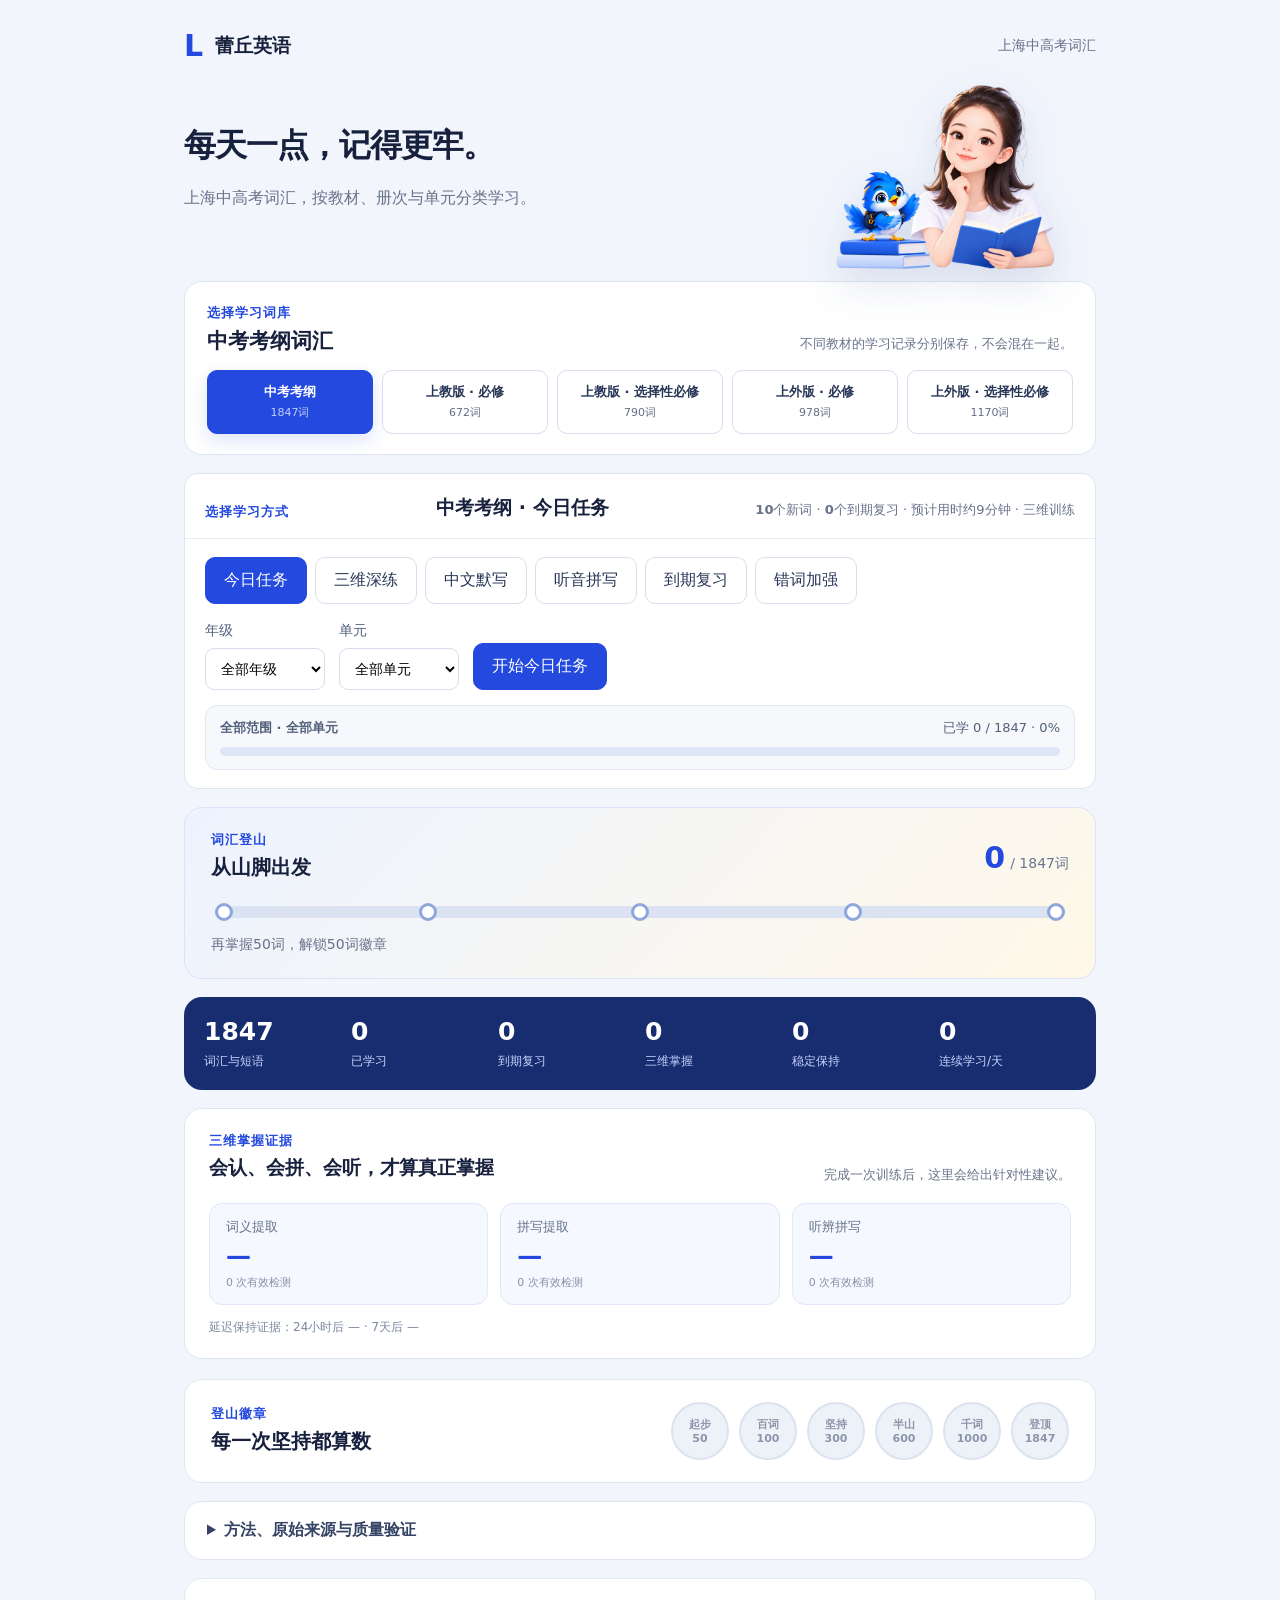
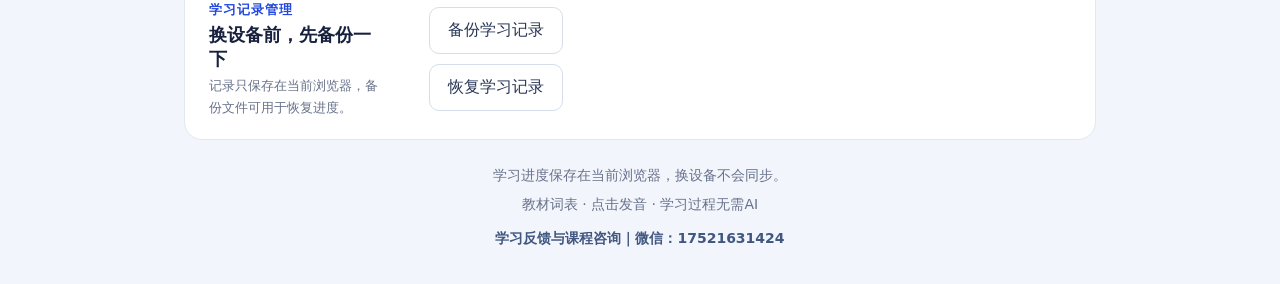
==== commit 8ef75058: "Add files via upload" ====
--- a/index.html
+++ b/index.html
@@ -1 +1,208 @@
-<!doctype html><html lang="zh-CN"><head><meta charset="UTF-8"><meta name="viewport" content="width=device-width,initial-scale=1"><title>蕾丘英语词汇通关</title><meta name="description" content="上海中考、上教版与上外版高中英语词汇的每日学习、默写和间隔复习。"><link rel="icon" href="data:image/svg+xml,%3Csvg xmlns='http://www.w3.org/2000/svg' viewBox='0 0 32 32'%3E%3Crect width='32' height='32' rx='8' fill='%232449df'/%3E%3Ctext x='9' y='24' font-size='25' fill='white'%3EL%3C/text%3E%3C/svg%3E"><link rel="stylesheet" href="style.css?v=16"></head><body><main><header><div class="brand">L<span>蕾丘英语</span></div><span class="year">上海中高考词汇</span></header><div class="intro"><div><h1>每天一点，记得更牢。</h1><p id="currentDescription">上海中高考词汇，按教材、册次与单元分类学习。</p></div><img src="hero-cutout.png" alt="蕾丘英语学习形象：女孩与蓝色小鸟"></div><section class="library-picker" aria-label="选择学习词库"><div class="library-heading"><div><span class="eyebrow">选择学习词库</span><h2 id="libraryTitle">中考考纲词汇</h2></div><p>不同教材的学习记录分别保存，不会混在一起。</p></div><div id="trackTabs" class="track-tabs"><button class="active" data-track="middle">中考考纲<small>1847词</small></button><button data-track="sj-required">上教版 · 必修<small></small></button><button data-track="sj-selective">上教版 · 选择性必修<small></small></button><button data-track="sw-required">上外版 · 必修<small></small></button><button data-track="sw-selective">上外版 · 选择性必修<small></small></button></div></section><section id="startToday" class="today-box" role="button" tabindex="0" aria-label="开始今日任务"><div><span class="eyebrow" id="currentTrackName">中考考纲 · 今日任务</span><h2><b id="todayNew">10</b>个新词 · <b id="todayDue">0</b>个到期复习</h2><p id="todayEstimate">预计用时约7分钟</p></div></section><section id="resumePanel" class="resume-panel" hidden></section><section class="journey" aria-label="词汇登山进度"><div class="journey-top"><div><span class="eyebrow">词汇登山</span><h2 id="journeyTitle">从山脚出发</h2></div><div class="journey-count"><b id="journeyCount">0</b><span>/ <em id="journeyTotal">1847</em>词</span></div></div><div class="mountain-track"><div id="journeyFill"></div><i style="left:0"></i><i style="left:25%"></i><i style="left:50%"></i><i style="left:75%"></i><i style="left:100%"></i></div><p id="journeyHint">掌握50词，到达第一个营地</p></section><section class="stats" aria-label="学习统计"><div><b id="total">1847</b><span>词汇与短语</span></div><div><b id="learned">0</b><span>已学习</span></div><div><b id="due">0</b><span>到期复习</span></div><div><b id="mastered">0</b><span>暂时掌握</span></div><div><b id="stable">0</b><span>稳定掌握</span></div><div><b id="streak">0</b><span>连续学习/天</span></div></section><details class="selfstudy"><summary>自选学习与检测</summary><div class="selfstudy-inner"><nav aria-label="学习模式"><button data-mode="cards" class="active">词卡背诵</button><button data-mode="spell">中文默写</button><button data-mode="listen">听音拼写</button><button data-mode="review">到期复习</button><button data-mode="wrong">错词加强</button></nav><section class="controls"><label><span id="scopeLabel">年级</span><select id="grade"><option value="">全部年级</option></select></label><label>单元<select id="unit"><option value="">全部单元</option></select></label><label>每组词数<select id="limit"><option>10</option><option>20</option><option>30</option></select></label><button id="start">开始自选学习</button></section><div id="unitProgress" class="unit-progress"></div></div></details><section class="session"><span>本组足迹</span><div id="sessionTrack" class="session-track"></div></section><section id="study" class="card"></section><section class="rewards"><div><span class="eyebrow">登山徽章</span><h2>每一次坚持都算数</h2></div><div id="badges" class="badges"></div></section><section class="record-tools" aria-label="学习记录管理"><div><span class="eyebrow">学习记录管理</span><h2>换设备前，先备份一下</h2><p>记录只保存在当前浏览器，备份文件可用于恢复进度。</p></div><div class="record-actions"><button onclick="backupRecords()">备份学习记录</button><button onclick="document.getElementById('restoreFile').click()">恢复学习记录</button><input id="restoreFile" type="file" accept="application/json,.json" onchange="restoreRecords(event)" hidden></div><p id="recordStatus" class="record-status" aria-live="polite"></p></section><footer><p>学习进度保存在当前浏览器，换设备不会同步。</p><p>教材词表 · 点击发音 · 学习过程无需AI</p><p class="contact">学习反馈与课程咨询｜微信：17521631424</p></footer></main><script src="words.js?v=16"></script><script src="highschool-words.js?v=16"></script><script src="app.js?v=16"></script></body></html>
+<!doctype html>
+<html lang="zh-CN">
+<head>
+<meta charset="UTF-8">
+<meta name="viewport" content="width=device-width,initial-scale=1">
+<title>蕾丘英语词汇通关</title>
+<meta name="description" content="上海中考、上教版与上外版高中英语词汇的每日学习、默写和间隔复习。">
+<link rel="icon" href="data:image/svg+xml,%3Csvg xmlns='http://www.w3.org/2000/svg' viewBox='0 0 32 32'%3E%3Crect width='32' height='32' rx='8' fill='%232449df'/%3E%3Ctext x='9' y='24' font-size='25' fill='white'%3EL%3C/text%3E%3C/svg%3E">
+<link rel="stylesheet" href="style.css?v=19">
+</head>
+<body>
+<main>
+<header>
+<div class="brand">L<span>蕾丘英语</span>
+</div>
+<span class="year">上海中高考词汇</span>
+</header>
+<div class="intro">
+<div>
+<h1>每天一点，记得更牢。</h1>
+<p id="currentDescription">上海中高考词汇，按教材、册次与单元分类学习。</p>
+</div>
+<img src="hero-cutout.png" alt="蕾丘英语学习形象：女孩与蓝色小鸟">
+</div>
+<section class="library-picker" aria-label="选择学习词库">
+<div class="library-heading">
+<div>
+<span class="eyebrow">选择学习词库</span>
+<h2 id="libraryTitle">中考考纲词汇</h2>
+</div>
+<p>不同教材的学习记录分别保存，不会混在一起。</p>
+</div>
+<div id="trackTabs" class="track-tabs">
+<button class="active" data-track="middle">中考考纲<small>1847词</small>
+</button>
+<button data-track="sj-required">上教版 · 必修<small>
+</small>
+</button>
+<button data-track="sj-selective">上教版 · 选择性必修<small>
+</small>
+</button>
+<button data-track="sw-required">上外版 · 必修<small>
+</small>
+</button>
+<button data-track="sw-selective">上外版 · 选择性必修<small>
+</small>
+</button>
+</div>
+<label class="mobile-track-picker">当前词库<select id="mobileTrack" aria-label="选择学习词库"><option value="middle">中考考纲 · 1847词</option><option value="sj-required">上教版 · 必修</option><option value="sj-selective">上教版 · 选择性必修</option><option value="sw-required">上外版 · 必修</option><option value="sw-selective">上外版 · 选择性必修</option></select></label>
+</section>
+<section class="selfstudy" aria-label="选择学习方式">
+<div class="selfstudy-title"><span class="eyebrow">选择学习方式</span><h2 id="currentTrackName">中考考纲 · 今日任务</h2><p><b id="todayNew">10</b>个新词 · <b id="todayDue">0</b>个到期复习 · <span id="todayEstimate">预计约9分钟</span></p></div>
+<div class="selfstudy-inner">
+<nav aria-label="学习模式">
+<button data-mode="today" class="active">今日任务</button>
+<button data-mode="deep">三维深练</button>
+<button data-mode="spell">中文默写</button>
+<button data-mode="listen">听音拼写</button>
+<button data-mode="review">到期复习</button>
+<button data-mode="wrong">错词加强</button>
+</nav>
+<section class="controls">
+<label><span id="scopeLabel">年级</span><select id="grade"><option value="">全部年级</option></select></label>
+<label>单元<select id="unit"><option value="">全部单元</option></select></label>
+<label>每组词数<select id="limit"><option>10</option><option>20</option><option>30</option></select></label>
+<button id="start">开始今日任务</button>
+</section>
+<div id="unitProgress" class="unit-progress"></div>
+</div>
+</section>
+<section id="resumePanel" class="resume-panel" hidden>
+</section>
+<section class="journey" aria-label="词汇登山进度">
+<div class="journey-top">
+<div>
+<span class="eyebrow">词汇登山</span>
+<h2 id="journeyTitle">从山脚出发</h2>
+</div>
+<div class="journey-count">
+<b id="journeyCount">0</b>
+<span>/ <em id="journeyTotal">1847</em>词</span>
+</div>
+</div>
+<div class="mountain-track">
+<div id="journeyFill">
+</div>
+<i style="left:0">
+</i>
+<i style="left:25%">
+</i>
+<i style="left:50%">
+</i>
+<i style="left:75%">
+</i>
+<i style="left:100%">
+</i>
+</div>
+<p id="journeyHint">掌握50词，到达第一个营地</p>
+</section>
+<section class="stats" aria-label="学习统计">
+<div>
+<b id="total">1847</b>
+<span>词汇与短语</span>
+</div>
+<div>
+<b id="learned">0</b>
+<span>已学习</span>
+</div>
+<div>
+<b id="due">0</b>
+<span>到期复习</span>
+</div>
+<div>
+<b id="mastered">0</b>
+<span>三维掌握</span>
+</div>
+<div>
+<b id="stable">0</b>
+<span>稳定保持</span>
+</div>
+<div>
+<b id="streak">0</b>
+<span>连续学习/天</span>
+</div>
+</section>
+<section class="depth-dashboard" aria-label="三维掌握证据">
+<div class="depth-heading">
+<div>
+<span class="eyebrow">三维掌握证据</span>
+<h2>会认、会拼、会听，才算真正掌握</h2>
+</div>
+<p id="depthAdvice">完成一次训练后，这里会给出针对性建议。</p>
+</div>
+<div class="skill-grid">
+<div><span>词义提取</span><b id="meaningAccuracy">—</b><small id="meaningEvidence">0 次有效检测</small></div>
+<div><span>拼写提取</span><b id="spellingAccuracy">—</b><small id="spellingEvidence">0 次有效检测</small></div>
+<div><span>听辨拼写</span><b id="listeningAccuracy">—</b><small id="listeningEvidence">0 次有效检测</small></div>
+</div>
+<p id="retentionEvidence" class="retention-evidence">延迟保持证据：24小时后 — · 7天后 —</p>
+</section>
+<section class="session">
+<span>本组足迹</span>
+<div id="sessionTrack" class="session-track">
+</div>
+<button class="session-exit" onclick="pauseSession()">暂存并返回</button>
+</section>
+<section id="study" class="card" hidden>
+</section>
+<section class="rewards">
+<div>
+<span class="eyebrow">登山徽章</span>
+<h2>每一次坚持都算数</h2>
+</div>
+<div id="badges" class="badges">
+</div>
+</section>
+<details class="evidence-panel">
+<summary>方法、原始来源与质量验证</summary>
+<div class="evidence-inner">
+<div>
+<span class="eyebrow">原始素材优先级</span>
+<h2>先核对原文，再设计练习</h2>
+<ol>
+<li>考试院词汇表、课程标准与教材附录：确认范围和教材定位。</li>
+<li>教材课文、配套音频和历年真题原文：提取真实语境与常见搭配。</li>
+<li>学习者词典与语料库：复核词性、音标、义项、搭配和频率。</li>
+<li>学生匿名错题与延迟测验：验证哪些词真的难、是否长期记住。</li>
+</ol>
+<p class="boundary-note">数据边界：当前词表已保留教材/册次/单元定位；尚未逐条绑定原句出处，因此本版不自动编造“真题语境题”。</p>
+<div class="source-links"><a href="https://www.shmeea.edu.cn/download/20190926/07.pdf" target="_blank" rel="noopener">考试院词汇表</a><a href="https://www.moe.gov.cn/srcsite/A26/s8001/202204/W020220420582349487953.pdf" target="_blank" rel="noopener">义教英语课标</a><a href="https://www.sh.smartedu.cn/teachingMaterial?type=2" target="_blank" rel="noopener">上海教材平台</a><a href="https://www.oxfordlearnersdictionaries.com/" target="_blank" rel="noopener">Oxford学习词典</a><a href="https://www.english-corpora.org/coca/" target="_blank" rel="noopener">COCA语料库</a></div>
+</div>
+<div class="audit-box">
+<span class="eyebrow">可复核证据</span>
+<h2>词表质量体检</h2>
+<p>自动检查唯一编号、必填字段、来源定位与音标覆盖；结果可由任何老师重复验证。</p>
+<button onclick="runAudit()">运行质量检查</button>
+<div id="auditResult" class="audit-result" aria-live="polite"></div>
+</div>
+</div>
+</details>
+<section class="record-tools" aria-label="学习记录管理">
+<div>
+<span class="eyebrow">学习记录管理</span>
+<h2>换设备前，先备份一下</h2>
+<p>记录只保存在当前浏览器，备份文件可用于恢复进度。</p>
+</div>
+<div class="record-actions">
+<button onclick="backupRecords()">备份学习记录</button>
+<button onclick="document.getElementById('restoreFile').click()">恢复学习记录</button>
+<input id="restoreFile" type="file" accept="application/json,.json" onchange="restoreRecords(event)" hidden>
+</div>
+<p id="recordStatus" class="record-status" aria-live="polite">
+</p>
+</section>
+<footer>
+<p>学习进度保存在当前浏览器，换设备不会同步。</p>
+<p>教材词表 · 点击发音 · 学习过程无需AI</p>
+<p class="contact">学习反馈与课程咨询｜微信：17521631424</p>
+</footer>
+</main>
+<script src="words.js?v=19">
+</script>
+<script src="highschool-words.js?v=19">
+</script>
+<script src="app.js?v=19">
+</script>
+</body>
+</html>
--- a/style.css
+++ b/style.css
@@ -1,10 +1,296 @@
-:root{font-family:system-ui,-apple-system,"Microsoft YaHei",sans-serif;color:#17213d;background:#f2f5fc;font-size:16px}*{box-sizing:border-box}body{margin:0}main{max-width:960px;margin:auto;padding:28px 24px}header,.brand{display:flex;align-items:center;justify-content:space-between}.brand{gap:12px;font-weight:800;color:#2449df;font-size:30px}.brand span{font-size:19px;color:#17213d}.year{font-size:14px;color:#66718a}.intro{margin:18px 0 10px;display:flex;align-items:center;justify-content:space-between;min-height:135px;padding-right:20px}.intro img{width:138px;height:138px;object-fit:contain;filter:drop-shadow(0 14px 14px #18367a18)}h1{font-size:32px;margin:0 0 10px;letter-spacing:-1px}p{color:#68728a;line-height:1.7}.eyebrow{font-size:13px;font-weight:750;color:#2449df;letter-spacing:.08em}.today-box{cursor:pointer;display:flex;align-items:center;justify-content:space-between;gap:24px;background:#2449df;color:white;border-radius:20px;padding:24px 28px;margin-bottom:18px;box-shadow:0 12px 30px #2449df24}.today-box:hover{transform:translateY(-1px);box-shadow:0 16px 34px #2449df2d}.today-box:active{transform:translateY(0)}.today-box .eyebrow,.today-box p{color:#cbd7ff}.today-box h2{font-size:24px;margin:6px 0 2px}.today-box p{margin:0}.daily-button{background:white;color:#2449df;border-color:white;font-weight:750;padding:14px 22px}.journey{background:linear-gradient(135deg,#edf3ff,#fff8e8);border:1px solid #dae3f7;border-radius:18px;padding:21px 26px;margin-bottom:18px}.journey-top{display:flex;justify-content:space-between;align-items:center}.journey h2,.rewards h2{font-size:20px;margin:5px 0}.journey-count{display:flex;align-items:baseline;gap:5px}.journey-count b{font-size:30px;color:#2449df}.journey-count span{font-size:14px;color:#6a7691}.journey-count em{font-style:normal}.mountain-track{height:12px;background:#dbe3f3;border-radius:10px;position:relative;margin:20px 4px 15px}.mountain-track div{height:100%;width:0;background:linear-gradient(90deg,#2449df,#57a4ff);border-radius:10px;transition:width .5s}.mountain-track i{position:absolute;top:50%;width:18px;height:18px;background:#fff;border:3px solid #8ea6d9;border-radius:50%;transform:translate(-50%,-50%)}.mountain-track i:first-of-type{transform:translate(0,-50%)}.mountain-track i:last-of-type{transform:translate(-100%,-50%)}.journey p{font-size:14px;margin:0}.stats{display:grid;grid-template-columns:repeat(6,1fr);background:#182c70;color:white;border-radius:18px;padding:20px;margin-bottom:18px;gap:10px}.stats div{display:flex;flex-direction:column;gap:7px}.stats b{font-size:25px}.stats span{font-size:12px;color:#c8d5ff}.selfstudy{background:white;border:1px solid #dfe5f0;border-radius:14px;margin-bottom:18px}.selfstudy summary{cursor:pointer;padding:16px 20px;font-weight:700;color:#354364}.selfstudy-inner{border-top:1px solid #e7ebf3;padding:18px 20px 4px}nav{display:flex;gap:8px;flex-wrap:wrap;margin-bottom:18px}button,select,input{font:inherit}button{cursor:pointer;border:1px solid #d7ddeb;border-radius:10px;background:white;padding:12px 18px;color:#283657}button:hover{border-color:#2449df}button:focus-visible,input:focus-visible,select:focus-visible,summary:focus-visible,.today-box:focus-visible{outline:3px solid #a3b7ff;outline-offset:3px}.active,#start,.primary{background:#2449df;color:white;border-color:#2449df}.controls{display:flex;gap:14px;align-items:end;flex-wrap:wrap;margin-bottom:15px}label{display:flex;flex-direction:column;gap:8px;font-size:14px;color:#52607c}select{border:1px solid #d7ddeb;background:white;border-radius:9px;padding:11px;min-width:120px}.session{display:none;align-items:center;gap:14px;margin:8px 0 12px;color:#64708a;font-size:14px}.session.show{display:flex}.session-track{display:flex;gap:6px;flex:1}.session-track i{height:9px;flex:1;max-width:35px;background:#dfe5f1;border-radius:6px;transition:.2s}.session-track i.good-dot{background:#25a873}.session-track i.bad-dot{background:#f0a23a}.session-track i.view-dot{background:#86a2dc}.card{background:white;min-height:310px;border:1px solid #e2e7f0;border-radius:22px;padding:30px;text-align:center;box-shadow:0 12px 35px #18367a08}.card.celebrate{animation:pop .4s ease}.welcome{display:flex;align-items:center;justify-content:center;min-height:250px;flex-direction:column}.welcome img{width:100px;height:100px;object-fit:contain}.meta{display:flex;justify-content:space-between;font-size:14px;color:#73809a}.word{font-size:clamp(30px,6vw,48px);font-weight:750;margin:38px 0 12px;overflow-wrap:anywhere}.meaning{font-size:22px;line-height:1.6;margin:24px 0}.actions{display:flex;gap:12px;justify-content:center;flex-wrap:wrap;margin-top:24px}.muted{color:#73809a}.answer{margin:22px auto 0;max-width:420px}input{width:100%;padding:15px;border:1px solid #bbc6df;border-radius:10px}.good{color:#08744a}.bad{color:#b93636}.pronunciation{display:flex;align-items:center;justify-content:center;gap:10px;min-height:38px;color:#566582;margin:2px 0 8px}.ipa{font-family:Arial,"Noto Sans",sans-serif;font-size:18px;letter-spacing:.02em}.sound{width:38px;height:38px;padding:0;display:grid;place-items:center;border-radius:50%;border-color:#cbd6ef;background:#f5f8ff;color:#2449df;font-size:18px}.sound.large{width:74px;height:74px;font-size:30px;margin:40px auto 12px}.finish-mark{font-size:54px;margin:20px 0 4px}.result-card{max-width:480px;background:#f5f8ff;border:1px solid #dce5f7;border-radius:15px;padding:16px;margin:18px auto}.result-card b{color:#2449df}.rewards{display:flex;align-items:center;justify-content:space-between;gap:20px;background:white;border:1px solid #e2e7f0;border-radius:18px;padding:22px 26px;margin-top:20px}.badges{display:flex;gap:10px;flex-wrap:wrap;justify-content:flex-end}.badge{width:58px;height:58px;border-radius:50%;display:grid;place-items:center;text-align:center;background:#edf1f8;border:2px solid #dce3f0;color:#8b96aa;font-size:11px;font-weight:750}.badge.earned{background:linear-gradient(145deg,#ffe59a,#ffbd38);border-color:#f1ad22;color:#664200;box-shadow:0 5px 13px #e6a5202b}@keyframes pop{50%{transform:scale(1.025)}}footer{text-align:center;font-size:14px;margin-top:24px}footer p{margin:5px}@media(max-width:620px){main{padding:18px 14px}h1{font-size:25px}.intro{margin-top:8px;min-height:110px;padding-right:0}.intro img{width:100px;height:100px}.today-box{padding:20px;align-items:stretch;flex-direction:column;gap:14px}.today-box h2{font-size:21px}.daily-button{width:100%}.journey{padding:17px}.journey-count b{font-size:24px}.stats{padding:16px 10px;grid-template-columns:repeat(3,1fr);row-gap:16px}.stats b{font-size:22px}.stats span{font-size:11px}.selfstudy-inner{padding:14px}.controls{gap:10px}.controls label{flex:1}select{width:100%;min-width:0}#start{width:100%}nav button{flex:1;padding:11px 8px;font-size:13px}.session.show{align-items:flex-start;flex-direction:column;gap:7px}.session-track{width:100%;overflow:hidden}.card{padding:22px 18px}.year{font-size:12px}.meaning{font-size:20px}.rewards{align-items:flex-start;flex-direction:column}.badges{justify-content:flex-start}.badge{width:50px;height:50px;font-size:10px}}
+:root{font-family:system-ui,-apple-system,"Microsoft YaHei",sans-serif;color:#17213d;background:#f2f5fc;font-size:16px}
+*{box-sizing:border-box}
+body{margin:0}
+main{max-width:960px;margin:auto;padding:28px 24px}
+header,.brand{display:flex;align-items:center;justify-content:space-between}
+.brand{gap:12px;font-weight:800;color:#2449df;font-size:30px}
+.brand span{font-size:19px;color:#17213d}
+.year{font-size:14px;color:#66718a}
+.intro{margin:18px 0 10px;display:flex;align-items:center;justify-content:space-between;min-height:135px;padding-right:20px}
+.intro img{width:138px;height:138px;object-fit:contain;filter:drop-shadow(0 14px 14px #18367a18)}
+h1{font-size:32px;margin:0 0 10px;letter-spacing:-1px}
+p{color:#68728a;line-height:1.7}
+.eyebrow{font-size:13px;font-weight:750;color:#2449df;letter-spacing:.08em}
+.today-box{cursor:pointer;display:flex;align-items:center;justify-content:space-between;gap:24px;background:#2449df;color:white;border-radius:20px;padding:24px 28px;margin-bottom:18px;box-shadow:0 12px 30px #2449df24}
+.today-box:hover{transform:translateY(-1px);box-shadow:0 16px 34px #2449df2d}
+.today-box:active{transform:translateY(0)}
+.today-box .eyebrow,.today-box p{color:#cbd7ff}
+.today-box h2{font-size:24px;margin:6px 0 2px}
+.today-box p{margin:0}
+.daily-button{background:white;color:#2449df;border-color:white;font-weight:750;padding:14px 22px}
+.journey{background:linear-gradient(135deg,#edf3ff,#fff8e8);border:1px solid #dae3f7;border-radius:18px;padding:21px 26px;margin-bottom:18px}
+.journey-top{display:flex;justify-content:space-between;align-items:center}
+.journey h2,.rewards h2{font-size:20px;margin:5px 0}
+.journey-count{display:flex;align-items:baseline;gap:5px}
+.journey-count b{font-size:30px;color:#2449df}
+.journey-count span{font-size:14px;color:#6a7691}
+.journey-count em{font-style:normal}
+.mountain-track{height:12px;background:#dbe3f3;border-radius:10px;position:relative;margin:20px 4px 15px}
+.mountain-track div{height:100%;width:0;background:linear-gradient(90deg,#2449df,#57a4ff);border-radius:10px;transition:width .5s}
+.mountain-track i{position:absolute;top:50%;width:18px;height:18px;background:#fff;border:3px solid #8ea6d9;border-radius:50%;transform:translate(-50%,-50%)}
+.mountain-track i:first-of-type{transform:translate(0,-50%)}
+.mountain-track i:last-of-type{transform:translate(-100%,-50%)}
+.journey p{font-size:14px;margin:0}
+.stats{display:grid;grid-template-columns:repeat(6,1fr);background:#182c70;color:white;border-radius:18px;padding:20px;margin-bottom:18px;gap:10px}
+.stats div{display:flex;flex-direction:column;gap:7px}
+.stats b{font-size:25px}
+.stats span{font-size:12px;color:#c8d5ff}
+.selfstudy{background:white;border:1px solid #dfe5f0;border-radius:14px;margin-bottom:18px}
+.selfstudy-title{display:flex;align-items:end;justify-content:space-between;gap:18px;padding:17px 20px}
+.selfstudy-title h2{font-size:19px;margin:4px 0 0}
+.selfstudy-title p{font-size:13px;margin:0;text-align:right}
+.selfstudy-inner{border-top:1px solid #e7ebf3;padding:18px 20px 4px}
+nav{display:flex;gap:8px;flex-wrap:wrap;margin-bottom:18px}
+button,select,input{font:inherit}
+button{cursor:pointer;border:1px solid #d7ddeb;border-radius:10px;background:white;padding:12px 18px;color:#283657}
+button:hover{border-color:#2449df}
+button:focus-visible,input:focus-visible,select:focus-visible,summary:focus-visible,.today-box:focus-visible{outline:3px solid #a3b7ff;outline-offset:3px}
+.active,#start,.primary{background:#2449df;color:white;border-color:#2449df}
+.controls{display:flex;gap:14px;align-items:end;flex-wrap:wrap;margin-bottom:15px}
+.controls label[hidden]{display:none!important}
+label{display:flex;flex-direction:column;gap:8px;font-size:14px;color:#52607c}
+select{border:1px solid #d7ddeb;background:white;border-radius:9px;padding:11px;min-width:120px}
+.session{display:none;align-items:center;gap:14px;margin:8px 0 12px;color:#64708a;font-size:14px}
+.session.show{display:flex}
+.session-track{display:flex;gap:6px;flex:1}
+.session-track i{height:9px;flex:1;max-width:35px;background:#dfe5f1;border-radius:6px;transition:.2s}
+.session-track i.good-dot{background:#25a873}
+.session-track i.bad-dot{background:#f0a23a}
+.session-track i.view-dot{background:#86a2dc}
+.card{background:white;min-height:310px;border:1px solid #e2e7f0;border-radius:22px;padding:30px;text-align:center;box-shadow:0 12px 35px #18367a08}
+.card.celebrate{animation:pop .4s ease}
+.welcome{display:flex;align-items:center;justify-content:center;min-height:250px;flex-direction:column}
+.welcome img{width:100px;height:100px;object-fit:contain}
+.meta{display:flex;justify-content:space-between;font-size:14px;color:#73809a}
+.word{font-size:clamp(30px,6vw,48px);font-weight:750;margin:38px 0 12px;overflow-wrap:anywhere}
+.meaning{font-size:22px;line-height:1.6;margin:24px 0}
+.actions{display:flex;gap:12px;justify-content:center;flex-wrap:wrap;margin-top:24px}
+.muted{color:#73809a}
+.answer{margin:22px auto 0;max-width:420px}
+input{width:100%;padding:15px;border:1px solid #bbc6df;border-radius:10px}
+.good{color:#08744a}
+.bad{color:#b93636}
+.pronunciation{display:flex;align-items:center;justify-content:center;gap:10px;min-height:38px;color:#566582;margin:2px 0 8px}
+.ipa{font-family:Arial,"Noto Sans",sans-serif;font-size:18px;letter-spacing:.02em}
+.sound{width:38px;height:38px;padding:0;display:grid;place-items:center;border-radius:50%;border-color:#cbd6ef;background:#f5f8ff;color:#2449df;font-size:18px}
+.sound.large{width:74px;height:74px;font-size:30px;margin:40px auto 12px}
+.finish-mark{font-size:54px;margin:20px 0 4px}
+.result-card{max-width:480px;background:#f5f8ff;border:1px solid #dce5f7;border-radius:15px;padding:16px;margin:18px auto}
+.result-card b{color:#2449df}
+.rewards{display:flex;align-items:center;justify-content:space-between;gap:20px;background:white;border:1px solid #e2e7f0;border-radius:18px;padding:22px 26px;margin-top:20px}
+.badges{display:flex;gap:10px;flex-wrap:wrap;justify-content:flex-end}
+.badge{width:58px;height:58px;border-radius:50%;display:grid;place-items:center;text-align:center;background:#edf1f8;border:2px solid #dce3f0;color:#8b96aa;font-size:11px;font-weight:750}
+.badge.earned{background:linear-gradient(145deg,#ffe59a,#ffbd38);border-color:#f1ad22;color:#664200;box-shadow:0 5px 13px #e6a5202b}
+@keyframes pop{50%{transform:scale(1.025)}
+}
+footer{text-align:center;font-size:14px;margin-top:24px}
+footer p{margin:5px}
+@media(max-width:620px){main{padding:18px 14px}
+h1{font-size:25px}
+.intro{margin-top:8px;min-height:110px;padding-right:0}
+.intro img{width:100px;height:100px}
+.today-box{padding:20px;align-items:stretch;flex-direction:column;gap:14px}
+.today-box h2{font-size:21px}
+.daily-button{width:100%}
+.journey{padding:17px}
+.journey-count b{font-size:24px}
+.stats{padding:16px 10px;grid-template-columns:repeat(3,1fr);row-gap:16px}
+.stats b{font-size:22px}
+.stats span{font-size:11px}
+.selfstudy-inner{padding:14px}
+.controls{gap:10px}
+.controls label{flex:1}
+select{width:100%;min-width:0}
+#start{width:100%}
+nav button{flex:1;padding:11px 8px;font-size:13px}
+.session.show{align-items:flex-start;flex-direction:column;gap:7px}
+.session-track{width:100%;overflow:hidden}
+.card{padding:22px 18px}
+.year{font-size:12px}
+.meaning{font-size:20px}
+.rewards{align-items:flex-start;flex-direction:column}
+.badges{justify-content:flex-start}
+.badge{width:50px;height:50px;font-size:10px}
+}
+
 footer .contact{color:#415780;font-weight:650;margin-top:10px}
-.resume-panel{background:#fff;border:1px solid #dfe5f0;border-radius:18px;padding:18px 20px;margin:0 0 18px;display:flex;align-items:center;justify-content:space-between;gap:14px}.resume-panel[hidden]{display:none}.resume-panel h2{font-size:18px;margin:2px 0 4px}.resume-panel p{font-size:13px;margin:0}.resume-panel button{white-space:nowrap}.unit-progress{display:none;background:#f6f8fc;border:1px solid #e1e7f3;border-radius:12px;padding:13px 14px;margin-bottom:14px}.unit-progress.show{display:block}.unit-progress-top{display:flex;align-items:center;justify-content:space-between;gap:10px;font-size:13px;color:#52607c}.unit-progress-bar{height:9px;background:#dde6f6;border-radius:999px;margin-top:10px;overflow:hidden}.unit-progress-bar span{display:block;height:100%;width:0;background:linear-gradient(90deg,#2449df,#57a4ff);border-radius:999px}
-.library-picker{background:#fff;border:1px solid #dfe5f0;border-radius:18px;padding:20px 22px;margin:0 0 18px}.library-heading{display:flex;align-items:end;justify-content:space-between;gap:18px;margin-bottom:15px}.library-heading h2{font-size:21px;margin:5px 0 0}.library-heading p{font-size:13px;margin:0;text-align:right}.track-tabs{display:grid;grid-template-columns:repeat(5,1fr);gap:9px}.track-tabs button{padding:12px 8px;min-height:64px;font-size:13px;font-weight:700;line-height:1.35}.track-tabs button small{display:block;margin-top:5px;font-size:11px;font-weight:500;opacity:.72}.track-tabs button.active{background:#2449df;color:#fff;border-color:#2449df;box-shadow:0 7px 18px #2449df25}.meta span:last-child{text-align:right}
-@media(max-width:760px){.track-tabs{grid-template-columns:repeat(2,1fr)}.track-tabs button:first-child{grid-column:1/-1}.library-heading{align-items:flex-start;flex-direction:column;gap:5px}.library-heading p{text-align:left;margin:0}.meta{gap:16px}.meta span:last-child{max-width:72%}}
-@media(max-width:620px){.library-picker{padding:16px 14px}.track-tabs{gap:7px}.track-tabs button{font-size:12px;padding:10px 6px}.meta{font-size:12px;align-items:flex-start}.meta span:last-child{max-width:76%}.resume-panel{align-items:flex-start;flex-direction:column}.resume-panel button{width:100%}.unit-progress-top{align-items:flex-start;flex-direction:column;gap:4px}}
-.intro{min-height:180px}.intro img{width:260px;height:190px;object-fit:contain;object-position:center;filter:drop-shadow(0 16px 20px #18367a20)}.welcome img{width:220px;height:165px;object-fit:cover;object-position:center;border-radius:18px;border:1px solid #e0e7f4;margin-bottom:10px}
-@media(max-width:620px){.intro{min-height:120px;gap:12px}.intro img{width:138px;height:108px}.welcome img{width:180px;height:135px}.intro p{font-size:13px;line-height:1.55}}
-.record-tools{background:white;border:1px solid #e2e7f0;border-radius:18px;padding:20px 24px;margin-top:18px;display:flex;align-items:center;justify-content:space-between;gap:18px}.record-tools h2{font-size:18px;margin:4px 0}.record-tools p{font-size:13px;margin:0}.record-actions{display:flex;gap:10px;flex-wrap:wrap;justify-content:flex-end}.record-status{width:100%;color:#52607c}.record-tools .record-status:empty{display:none}
-@media(max-width:620px){.record-tools{align-items:flex-start;flex-direction:column;padding:18px}.record-actions,.record-actions button{width:100%}}
+
+.resume-panel{background:#fff;border:1px solid #dfe5f0;border-radius:18px;padding:18px 20px;margin:0 0 18px;display:flex;align-items:center;justify-content:space-between;gap:14px}
+.resume-panel[hidden]{display:none}
+.resume-panel h2{font-size:18px;margin:2px 0 4px}
+.resume-panel p{font-size:13px;margin:0}
+.resume-panel button{white-space:nowrap}
+.unit-progress{display:none;background:#f6f8fc;border:1px solid #e1e7f3;border-radius:12px;padding:13px 14px;margin-bottom:14px}
+.unit-progress.show{display:block}
+.unit-progress-top{display:flex;align-items:center;justify-content:space-between;gap:10px;font-size:13px;color:#52607c}
+.unit-progress-bar{height:9px;background:#dde6f6;border-radius:999px;margin-top:10px;overflow:hidden}
+.unit-progress-bar span{display:block;height:100%;width:0;background:linear-gradient(90deg,#2449df,#57a4ff);border-radius:999px}
+
+.library-picker{background:#fff;border:1px solid #dfe5f0;border-radius:18px;padding:20px 22px;margin:0 0 18px}
+.library-heading{display:flex;align-items:end;justify-content:space-between;gap:18px;margin-bottom:15px}
+.library-heading h2{font-size:21px;margin:5px 0 0}
+.library-heading p{font-size:13px;margin:0;text-align:right}
+.track-tabs{display:grid;grid-template-columns:repeat(5,1fr);gap:9px}
+.track-tabs button{padding:12px 8px;min-height:64px;font-size:13px;font-weight:700;line-height:1.35}
+.track-tabs button small{display:block;margin-top:5px;font-size:11px;font-weight:500;opacity:.72}
+.track-tabs button.active{background:#2449df;color:#fff;border-color:#2449df;box-shadow:0 7px 18px #2449df25}
+.meta span:last-child{text-align:right}
+
+@media(max-width:760px){.track-tabs{grid-template-columns:repeat(2,1fr)}
+.track-tabs button:first-child{grid-column:1/-1}
+.library-heading{align-items:flex-start;flex-direction:column;gap:5px}
+.library-heading p{text-align:left;margin:0}
+.meta{gap:16px}
+.meta span:last-child{max-width:72%}
+}
+
+@media(max-width:620px){.library-picker{padding:16px 14px}
+.track-tabs{gap:7px}
+.track-tabs button{font-size:12px;padding:10px 6px}
+.meta{font-size:12px;align-items:flex-start}
+.meta span:last-child{max-width:76%}
+.resume-panel{align-items:flex-start;flex-direction:column}
+.resume-panel button{width:100%}
+.unit-progress-top{align-items:flex-start;flex-direction:column;gap:4px}
+}
+
+.intro{min-height:180px}
+.intro img{width:260px;height:190px;object-fit:contain;object-position:center;filter:drop-shadow(0 16px 20px #18367a20)}
+.welcome img{width:220px;height:165px;object-fit:cover;object-position:center;border-radius:18px;border:1px solid #e0e7f4;margin-bottom:10px}
+
+@media(max-width:620px){.intro{min-height:120px;gap:12px}
+.intro img{width:138px;height:108px}
+.welcome img{width:180px;height:135px}
+.intro p{font-size:13px;line-height:1.55}
+}
+
+.record-tools{background:white;border:1px solid #e2e7f0;border-radius:18px;padding:20px 24px;margin-top:18px;display:flex;align-items:center;justify-content:space-between;gap:18px}
+.record-tools h2{font-size:18px;margin:4px 0}
+.record-tools p{font-size:13px;margin:0}
+.record-actions{display:flex;gap:10px;flex-wrap:wrap;justify-content:flex-end}
+.record-status{width:100%;color:#52607c}
+.record-tools .record-status:empty{display:none}
+
+@media(max-width:620px){.record-tools{align-items:flex-start;flex-direction:column;padding:18px}
+.record-actions,.record-actions button{width:100%}
+}
+
+
+.depth-dashboard{background:#fff;border:1px solid #dfe5f0;border-radius:18px;padding:21px 24px;margin-bottom:18px}
+.depth-heading{display:flex;align-items:end;justify-content:space-between;gap:20px}
+.depth-heading h2,.evidence-panel h2{font-size:19px;margin:5px 0}
+.depth-heading p{font-size:13px;max-width:360px;text-align:right;margin:0}
+.skill-grid{display:grid;grid-template-columns:repeat(3,1fr);gap:12px;margin-top:17px}
+.skill-grid>div{background:#f5f8ff;border:1px solid #e1e8f7;border-radius:13px;padding:14px 16px;display:grid;gap:5px}
+.skill-grid span{font-size:13px;color:#65718b}
+.skill-grid b{font-size:25px;color:#2449df}
+.skill-grid small{font-size:11px;color:#8792a8}
+.retention-evidence{font-size:12px;margin:12px 0 0;color:#7a879f}
+.meaning-choices{display:grid;grid-template-columns:1fr 1fr;gap:10px;max-width:680px;margin:24px auto 0}
+.meaning-choice{text-align:left;line-height:1.5;min-height:58px}
+.meaning-choice.correct-choice{border-color:#17a36b;background:#edfbf5;color:#08744a}
+.meaning-choice.wrong-choice{border-color:#db6969;background:#fff2f2;color:#a92d2d}
+.skill-tag{display:inline-block;background:#eef3ff;color:#49649e;border-radius:999px;padding:5px 10px;font-size:12px;font-weight:700;margin-top:6px}
+.feedback-note{font-size:13px;margin:14px 0 0}
+.evidence-panel{background:#fff;border:1px solid #dfe5f0;border-radius:18px;margin-top:18px}
+.evidence-panel summary{cursor:pointer;padding:18px 22px;font-weight:750;color:#354364}
+.evidence-inner{border-top:1px solid #e7ebf3;padding:21px 22px;display:grid;grid-template-columns:1.35fr .85fr;gap:28px}
+.evidence-inner ol{color:#52607c;line-height:1.75;padding-left:20px;font-size:14px}
+.boundary-note{background:#fff8e8;border:1px solid #f3deb0;border-radius:10px;padding:11px 13px;font-size:13px;color:#755a1f}
+.source-links{display:flex;gap:8px;flex-wrap:wrap}
+.source-links a{font-size:12px;color:#2449df;text-decoration:none;border:1px solid #cfdaf4;border-radius:999px;padding:6px 10px;background:#f7f9ff}
+.source-links a:hover{text-decoration:underline}
+.audit-box{background:#f6f8fc;border-radius:14px;padding:18px}
+.audit-box p{font-size:13px}
+.audit-result{font-size:13px;line-height:1.65;margin-top:12px;color:#485672}
+.audit-result b{color:#17213d}
+.audit-pass{color:#08744a}
+.audit-warn{color:#9a6510}
+
+@media(max-width:620px){.depth-dashboard{padding:18px}
+.depth-heading{align-items:flex-start;flex-direction:column;gap:5px}
+.depth-heading p{text-align:left}
+.skill-grid{grid-template-columns:1fr}
+.meaning-choices{grid-template-columns:1fr}
+.evidence-inner{grid-template-columns:1fr;padding:18px}
+.evidence-panel summary{padding:16px 18px}
+}
+
+
+.mobile-track-picker,.session-exit{display:none}
+.start-cue{display:inline-flex;margin-top:12px;padding:6px 11px;border-radius:999px;background:#ffffff20;color:#fff;font-size:13px;font-weight:750}
+
+@media(max-width:620px){
+ body{background:#f5f7fc}
+main{padding:12px 13px 24px}
+header{min-height:34px}
+.brand{font-size:25px}
+.brand span{font-size:17px}
+.year{font-size:11px}
+h1{font-size:24px;line-height:1.22;letter-spacing:-.6px}
+.intro{min-height:86px;margin:5px 0 8px;gap:8px}
+.intro p{display:none}
+.intro img{width:105px;height:82px}
+.library-picker{padding:13px 14px;margin-bottom:10px;border-radius:15px}
+.library-heading{margin:0}
+.library-heading h2,.library-heading p,.track-tabs{display:none}
+.mobile-track-picker{display:flex;gap:8px;align-items:center;color:#52607c;font-size:12px}
+.mobile-track-picker select{flex:1;width:auto;min-height:46px;font-weight:700;color:#17213d;background:#f7f9ff}
+.today-box{padding:16px 18px;margin-bottom:10px;border-radius:16px;gap:5px}
+.today-box h2{font-size:20px;margin:4px 0}
+.today-box p{font-size:12px;line-height:1.5}
+.start-cue{margin-top:9px}
+.resume-panel{padding:13px 15px;margin-bottom:10px;border-radius:14px;gap:10px}
+.resume-panel h2{font-size:16px}
+.resume-panel p{font-size:12px}
+.journey{padding:13px 15px;margin-bottom:10px;border-radius:14px}
+.journey .eyebrow,.journey p{display:none}
+.journey h2{font-size:16px;margin:0}
+.journey-count b{font-size:22px}
+.mountain-track{height:8px;margin:12px 2px 3px}
+.mountain-track i{width:13px;height:13px;border-width:2px}
+.stats,.rewards{display:none}
+.depth-dashboard{padding:14px 15px;margin-bottom:10px;border-radius:14px}
+.depth-heading{gap:4px}
+.depth-heading h2{font-size:16px;margin:3px 0}
+.depth-heading p{font-size:11px;line-height:1.45;margin-top:3px}
+.skill-grid{grid-template-columns:repeat(3,1fr);gap:6px;margin-top:10px}
+.skill-grid>div{padding:9px 7px;border-radius:10px;text-align:center}
+.skill-grid span{font-size:11px}
+.skill-grid b{font-size:19px}
+.skill-grid small{font-size:9px;line-height:1.25}
+.retention-evidence{font-size:10px;margin-top:8px}
+.selfstudy{margin-bottom:10px}
+.selfstudy-title{display:block;padding:13px 14px}
+.selfstudy-title h2{font-size:17px}
+.selfstudy-title p{font-size:11px;text-align:left;margin-top:5px}
+.selfstudy-inner{padding:12px 12px 2px}
+nav{gap:6px;margin-bottom:12px}
+nav button{flex:0 0 calc(50% - 3px);min-height:44px;font-size:12px}
+.controls{margin-bottom:10px}
+.controls label{flex:1 1 calc(50% - 5px)}
+button{min-height:44px}
+input{font-size:16px}
+.card{min-height:330px;border-radius:18px;padding:20px 15px}
+.word{margin:28px 0 10px}
+.meaning{margin:18px 0}
+.record-tools{margin-top:10px}
+.evidence-panel{margin-top:10px}
+.meaning-choice{min-height:54px}
+.source-links a{padding:7px 10px}
+
+ body.focus-mode{background:#eef2fb}
+body.focus-mode main{padding:8px;max-width:620px}
+body.focus-mode main>header,body.focus-mode main>.intro,body.focus-mode main>.library-picker,body.focus-mode main>.today-box,body.focus-mode main>.resume-panel,body.focus-mode main>.journey,body.focus-mode main>.stats,body.focus-mode main>.depth-dashboard,body.focus-mode main>.selfstudy,body.focus-mode main>.rewards,body.focus-mode main>.evidence-panel,body.focus-mode main>.record-tools,body.focus-mode main>footer{display:none!important}
+body.focus-mode .session.show{display:flex;position:sticky;top:0;z-index:20;margin:0 0 8px;padding:8px 9px;background:#eef2fb;align-items:center;flex-direction:row;gap:8px}
+body.focus-mode .session>span{font-size:11px;white-space:nowrap}
+body.focus-mode .session-track{gap:3px}
+body.focus-mode .session-track i{height:6px}
+body.focus-mode .session-exit{display:block;min-height:36px;padding:7px 9px;white-space:nowrap;font-size:11px;background:#fff}
+body.focus-mode #study{position:relative;min-height:calc(100dvh - 68px);display:flex;flex-direction:column;justify-content:center;box-shadow:none}
+body.focus-mode #study .meta{position:absolute;top:18px;left:18px;right:18px}
+body.focus-mode #study .actions{position:sticky;bottom:8px;background:#ffffffee;backdrop-filter:blur(8px);padding:8px;margin-top:18px}
+body.focus-mode #study .actions button{flex:1}
+body.focus-mode .meaning-choices{margin-top:18px}
+
+}
